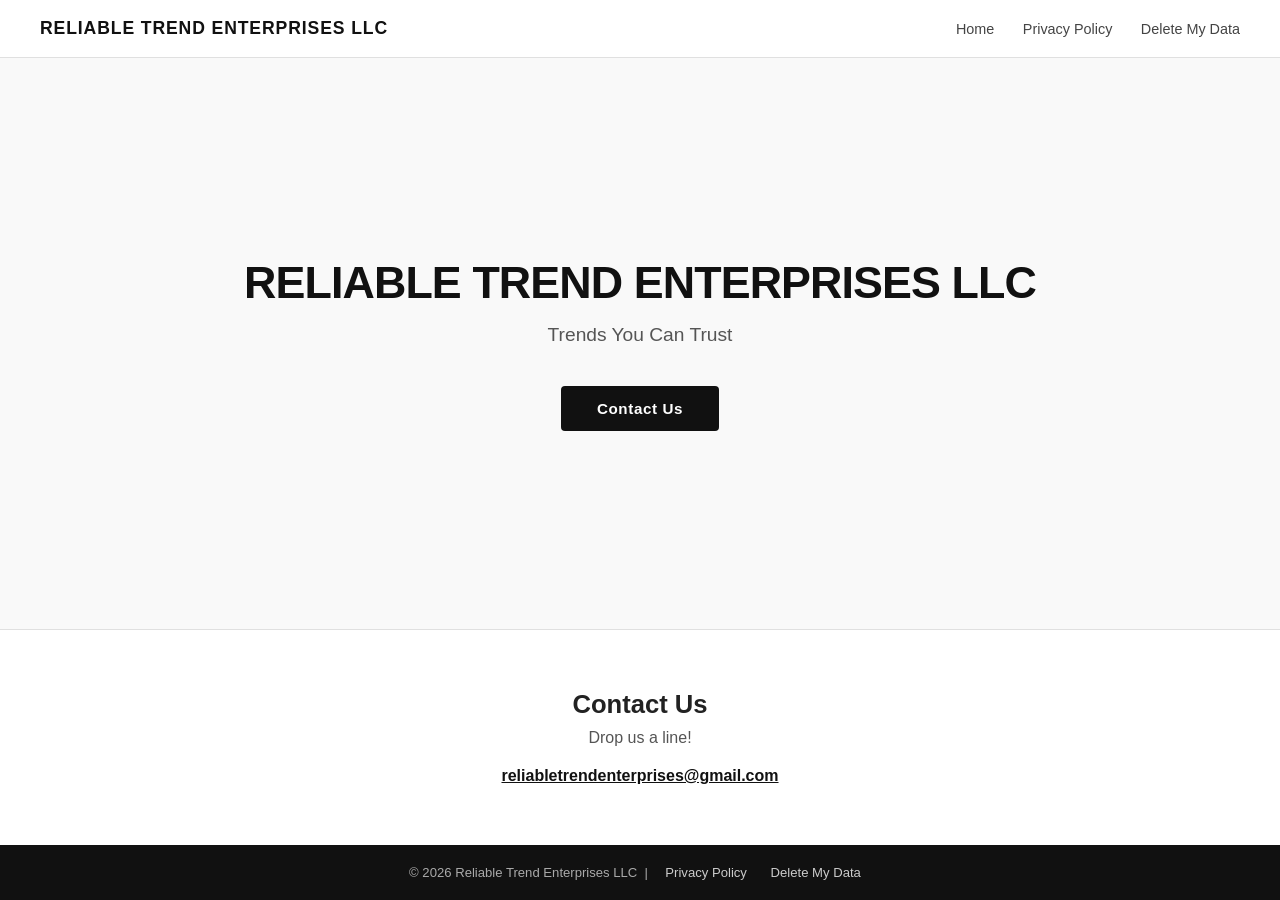
==== index.html @ c10f90ed "Create index.html" ====
<!DOCTYPE html>
<html lang="en">
<head>
  <meta charset="UTF-8" />
  <meta name="viewport" content="width=device-width, initial-scale=1.0" />
  <title>Reliable Trend Enterprises LLC</title>
  <style>
    * { margin: 0; padding: 0; box-sizing: border-box; }
    body { font-family: 'Segoe UI', Arial, sans-serif; background: #f9f9f9; color: #222; min-height: 100vh; display: flex; flex-direction: column; }
    header { background: #fff; border-bottom: 1px solid #e0e0e0; padding: 18px 40px; display: flex; justify-content: space-between; align-items: center; flex-wrap: wrap; gap: 12px; }
    header .brand { font-size: 1.1rem; font-weight: 700; letter-spacing: 0.05em; text-transform: uppercase; color: #111; text-decoration: none; }
    nav a { text-decoration: none; color: #444; font-size: 0.9rem; margin-left: 24px; transition: color 0.2s; }
    nav a:hover { color: #000; }
    .hero { flex: 1; display: flex; flex-direction: column; justify-content: center; align-items: center; text-align: center; padding: 80px 24px; }
    .hero h1 { font-size: 2.8rem; font-weight: 800; letter-spacing: -0.02em; text-transform: uppercase; color: #111; margin-bottom: 16px; }
    .hero p { font-size: 1.2rem; color: #555; margin-bottom: 40px; }
    .hero .cta { display: inline-block; background: #111; color: #fff; padding: 14px 36px; border-radius: 4px; text-decoration: none; font-size: 0.95rem; font-weight: 600; letter-spacing: 0.04em; transition: background 0.2s; }
    .hero .cta:hover { background: #333; }
    .contact { background: #fff; border-top: 1px solid #e0e0e0; padding: 60px 24px; text-align: center; }
    .contact h2 { font-size: 1.6rem; font-weight: 700; margin-bottom: 10px; }
    .contact p { color: #555; margin-bottom: 20px; font-size: 1rem; }
    .contact a { color: #111; font-weight: 600; text-decoration: underline; }
    footer { background: #111; color: #aaa; text-align: center; padding: 20px 24px; font-size: 0.82rem; }
    footer a { color: #ccc; text-decoration: none; margin: 0 10px; }
    footer a:hover { color: #fff; }
  </style>
</head>
<body>
  <header>
    <a class="brand" href="/">Reliable Trend Enterprises LLC</a>
    <nav>
      <a href="/">Home</a>
      <a href="/privacy-policy.html">Privacy Policy</a>
      <a href="/delete-data.html">Delete My Data</a>
    </nav>
  </header>
  <section class="hero">
    <h1>Reliable Trend Enterprises LLC</h1>
    <p>Trends You Can Trust</p>
    <a class="cta" href="#contact">Contact Us</a>
  </section>
  <section class="contact" id="contact">
    <h2>Contact Us</h2>
    <p>Drop us a line!</p>
    <a href="mailto:reliabletrendenterprises@gmail.com">reliabletrendenterprises@gmail.com</a>
  </section>
  <footer>
    <p>&copy; 2026 Reliable Trend Enterprises LLC &nbsp;|&nbsp;
      <a href="/privacy-policy.html">Privacy Policy</a>
      <a href="/delete-data.html">Delete My Data</a>
    </p>
  </footer>
</body>
</html>
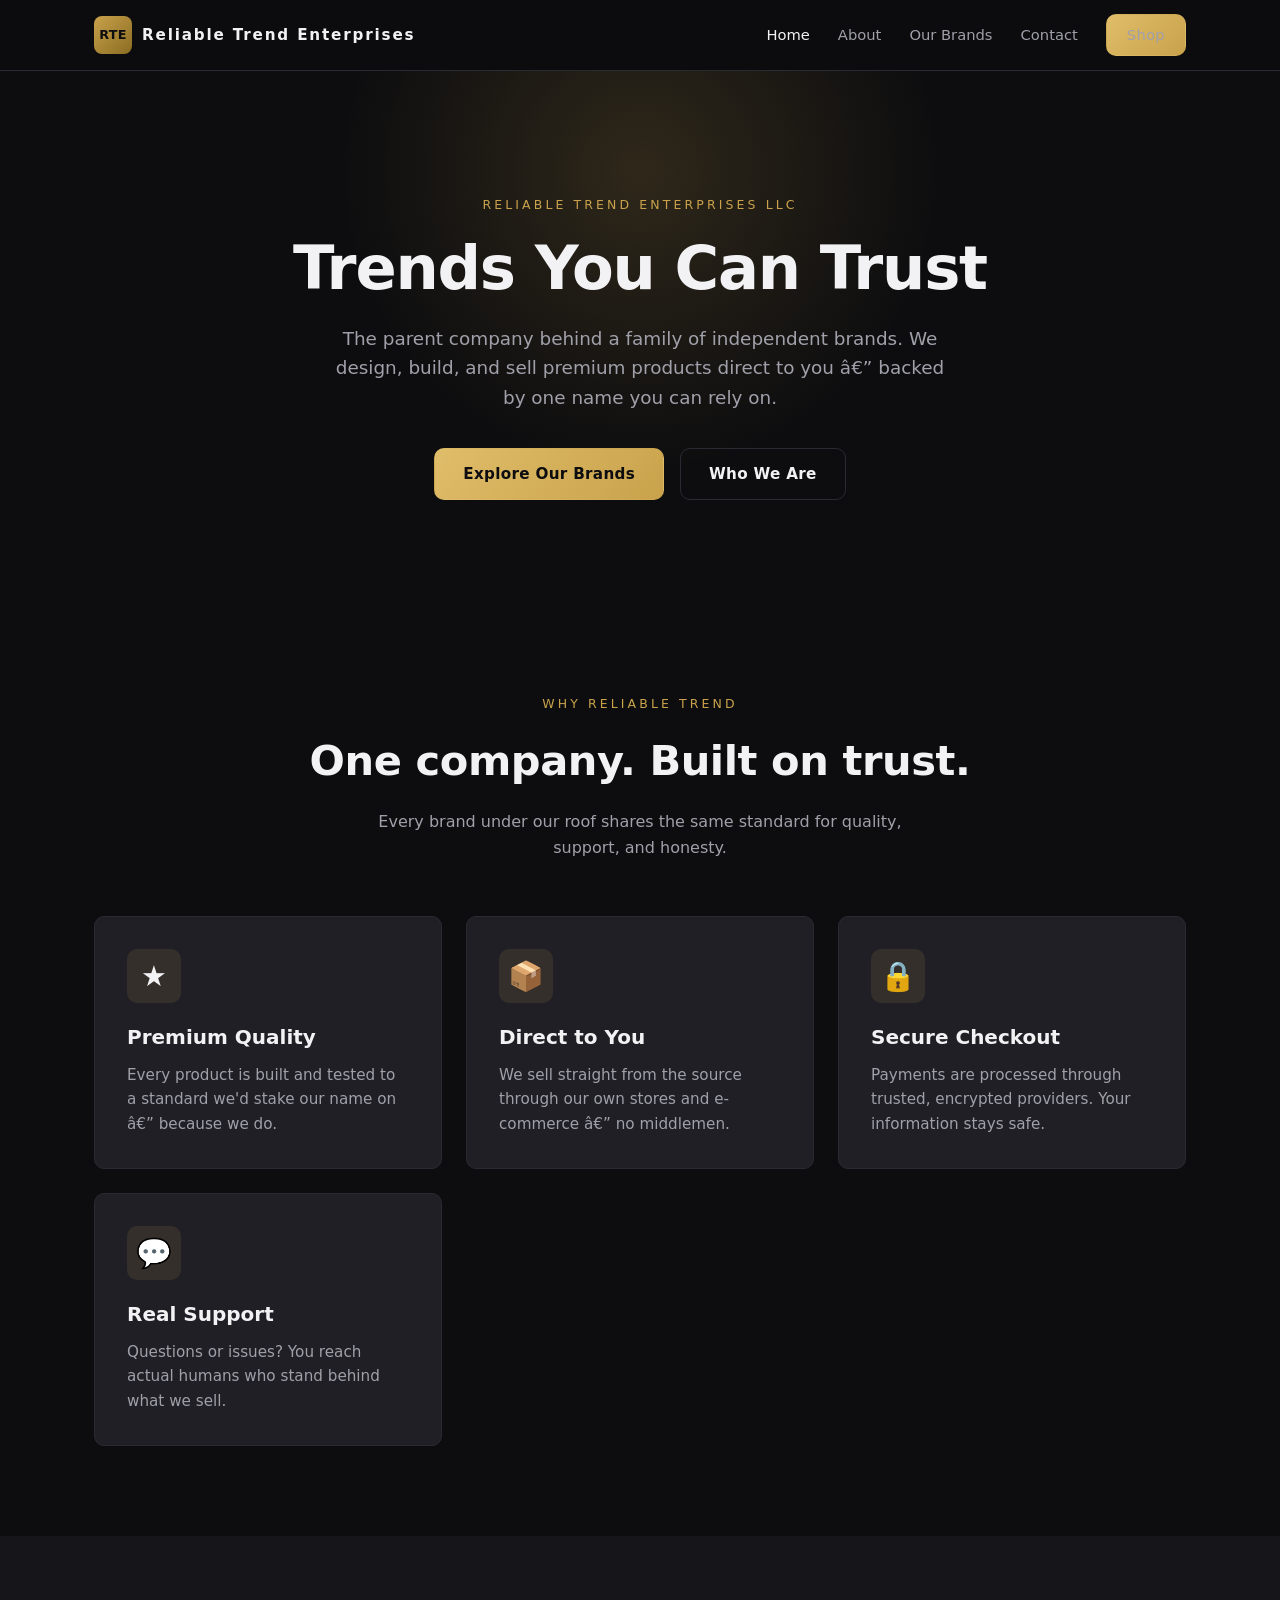
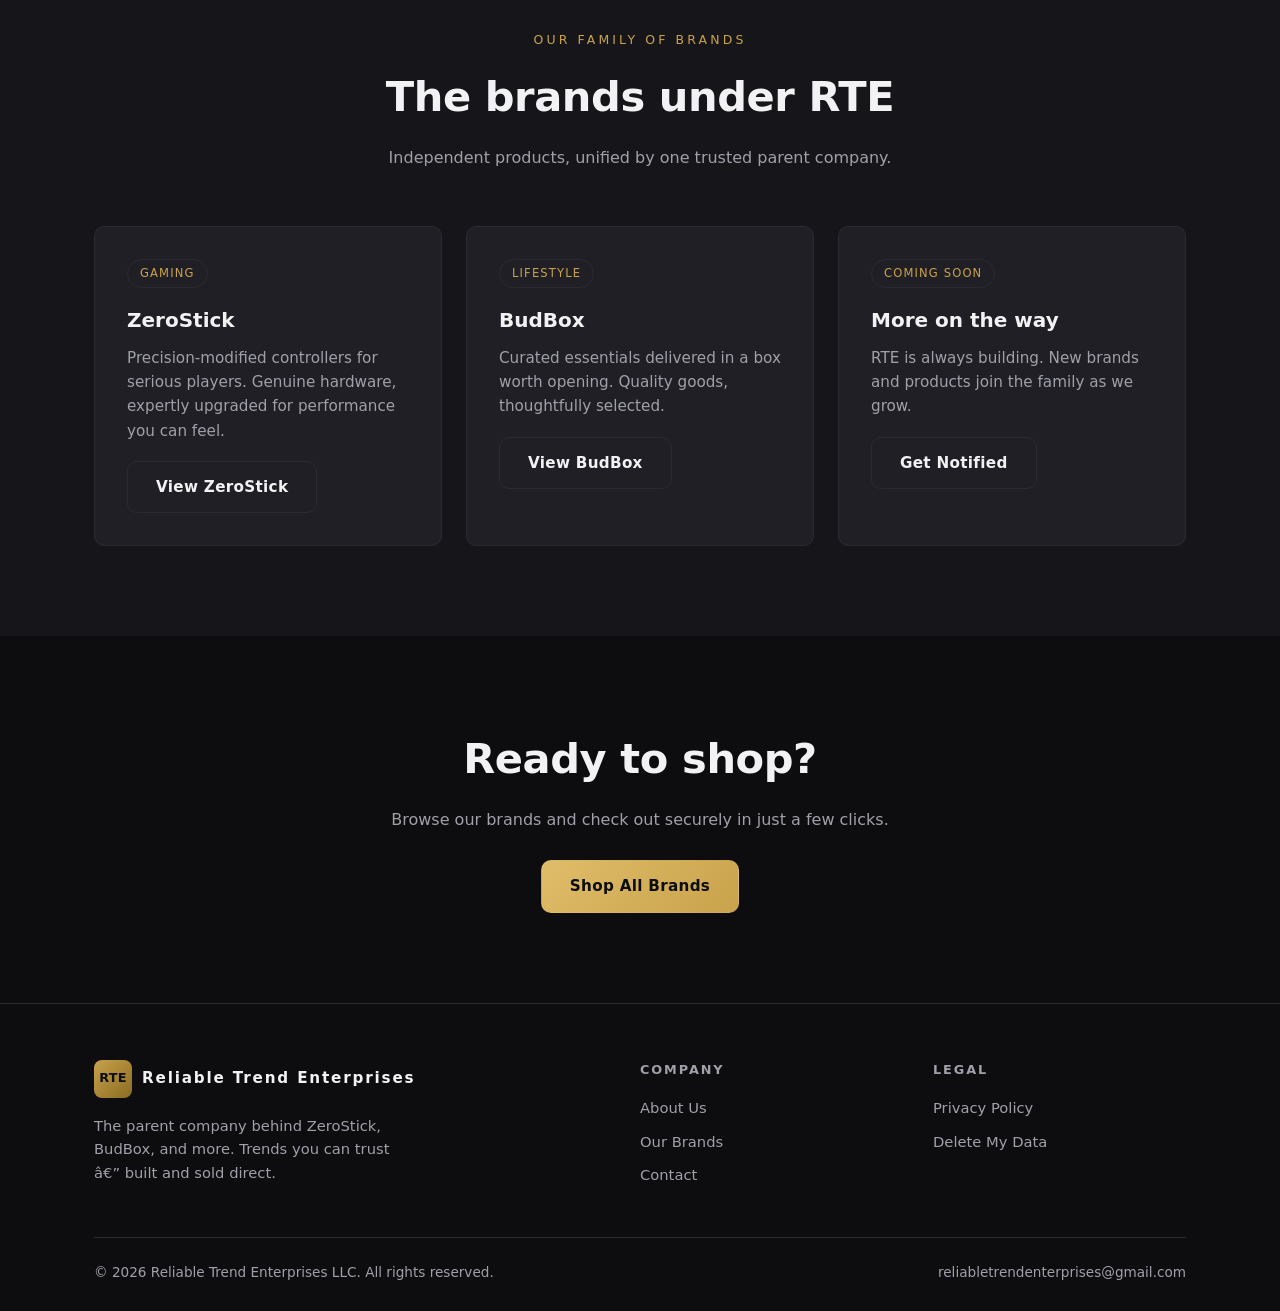
==== commit 7b61249f: "Update index.html" ====
--- a/index.html
+++ b/index.html
@@ -3,52 +3,155 @@
 <head>
   <meta charset="UTF-8" />
   <meta name="viewport" content="width=device-width, initial-scale=1.0" />
-  <title>Reliable Trend Enterprises LLC</title>
-  <style>
-    * { margin: 0; padding: 0; box-sizing: border-box; }
-    body { font-family: 'Segoe UI', Arial, sans-serif; background: #f9f9f9; color: #222; min-height: 100vh; display: flex; flex-direction: column; }
-    header { background: #fff; border-bottom: 1px solid #e0e0e0; padding: 18px 40px; display: flex; justify-content: space-between; align-items: center; flex-wrap: wrap; gap: 12px; }
-    header .brand { font-size: 1.1rem; font-weight: 700; letter-spacing: 0.05em; text-transform: uppercase; color: #111; text-decoration: none; }
-    nav a { text-decoration: none; color: #444; font-size: 0.9rem; margin-left: 24px; transition: color 0.2s; }
-    nav a:hover { color: #000; }
-    .hero { flex: 1; display: flex; flex-direction: column; justify-content: center; align-items: center; text-align: center; padding: 80px 24px; }
-    .hero h1 { font-size: 2.8rem; font-weight: 800; letter-spacing: -0.02em; text-transform: uppercase; color: #111; margin-bottom: 16px; }
-    .hero p { font-size: 1.2rem; color: #555; margin-bottom: 40px; }
-    .hero .cta { display: inline-block; background: #111; color: #fff; padding: 14px 36px; border-radius: 4px; text-decoration: none; font-size: 0.95rem; font-weight: 600; letter-spacing: 0.04em; transition: background 0.2s; }
-    .hero .cta:hover { background: #333; }
-    .contact { background: #fff; border-top: 1px solid #e0e0e0; padding: 60px 24px; text-align: center; }
-    .contact h2 { font-size: 1.6rem; font-weight: 700; margin-bottom: 10px; }
-    .contact p { color: #555; margin-bottom: 20px; font-size: 1rem; }
-    .contact a { color: #111; font-weight: 600; text-decoration: underline; }
-    footer { background: #111; color: #aaa; text-align: center; padding: 20px 24px; font-size: 0.82rem; }
-    footer a { color: #ccc; text-decoration: none; margin: 0 10px; }
-    footer a:hover { color: #fff; }
-  </style>
+  <title>Reliable Trend Enterprises LLC â€” Trends You Can Trust</title>
+  <meta name="description" content="Reliable Trend Enterprises LLC is the parent company behind ZeroStick, BudBox, and more â€” building and selling trusted products direct to you." />
+  <link rel="stylesheet" href="styles.css" />
 </head>
 <body>
-  <header>
-    <a class="brand" href="/">Reliable Trend Enterprises LLC</a>
-    <nav>
-      <a href="/">Home</a>
-      <a href="/privacy-policy.html">Privacy Policy</a>
-      <a href="/delete-data.html">Delete My Data</a>
-    </nav>
+
+  <!-- ===================== NAVBAR ===================== -->
+  <header class="nav">
+    <div class="container nav-inner">
+      <a href="index.html" class="nav-brand">
+        <span class="mark">RTE</span>
+        Reliable Trend Enterprises
+      </a>
+      <nav class="nav-links" id="navLinks">
+        <a href="index.html" class="active">Home</a>
+        <a href="about.html">About</a>
+        <a href="brands.html">Our Brands</a>
+        <a href="contact.html">Contact</a>
+        <a href="brands.html" class="btn btn-gold" style="padding:8px 20px;">Shop</a>
+      </nav>
+      <button class="nav-toggle" onclick="toggleMenu()" aria-label="Menu">&#9776;</button>
+    </div>
   </header>
+
+  <!-- ===================== HERO ===================== -->
   <section class="hero">
-    <h1>Reliable Trend Enterprises LLC</h1>
-    <p>Trends You Can Trust</p>
-    <a class="cta" href="#contact">Contact Us</a>
+    <div class="container">
+      <span class="eyebrow">Reliable Trend Enterprises LLC</span>
+      <h1>Trends You Can Trust</h1>
+      <p>
+        The parent company behind a family of independent brands. We design,
+        build, and sell premium products direct to you â€” backed by one name
+        you can rely on.
+      </p>
+      <div class="hero-actions">
+        <a href="brands.html" class="btn btn-gold">Explore Our Brands</a>
+        <a href="about.html" class="btn btn-ghost">Who We Are</a>
+      </div>
+    </div>
   </section>
-  <section class="contact" id="contact">
-    <h2>Contact Us</h2>
-    <p>Drop us a line!</p>
-    <a href="mailto:reliabletrendenterprises@gmail.com">reliabletrendenterprises@gmail.com</a>
+
+  <!-- ===================== WHY RTE ===================== -->
+  <section class="section">
+    <div class="container">
+      <div class="section-head">
+        <span class="eyebrow">Why Reliable Trend</span>
+        <h2>One company. Built on trust.</h2>
+        <p>Every brand under our roof shares the same standard for quality, support, and honesty.</p>
+      </div>
+      <div class="grid">
+        <div class="card">
+          <div class="icon">&#9733;</div>
+          <h3>Premium Quality</h3>
+          <p>Every product is built and tested to a standard we'd stake our name on â€” because we do.</p>
+        </div>
+        <div class="card">
+          <div class="icon">&#128230;</div>
+          <h3>Direct to You</h3>
+          <p>We sell straight from the source through our own stores and e-commerce â€” no middlemen.</p>
+        </div>
+        <div class="card">
+          <div class="icon">&#128274;</div>
+          <h3>Secure Checkout</h3>
+          <p>Payments are processed through trusted, encrypted providers. Your information stays safe.</p>
+        </div>
+        <div class="card">
+          <div class="icon">&#128172;</div>
+          <h3>Real Support</h3>
+          <p>Questions or issues? You reach actual humans who stand behind what we sell.</p>
+        </div>
+      </div>
+    </div>
   </section>
-  <footer>
-    <p>&copy; 2026 Reliable Trend Enterprises LLC &nbsp;|&nbsp;
-      <a href="/privacy-policy.html">Privacy Policy</a>
-      <a href="/delete-data.html">Delete My Data</a>
-    </p>
+
+  <!-- ===================== BRANDS PREVIEW ===================== -->
+  <section class="section alt-bg">
+    <div class="container">
+      <div class="section-head">
+        <span class="eyebrow">Our Family of Brands</span>
+        <h2>The brands under RTE</h2>
+        <p>Independent products, unified by one trusted parent company.</p>
+      </div>
+      <div class="grid">
+
+        <div class="card brand-card">
+          <span class="tag">Gaming</span>
+          <h3>ZeroStick</h3>
+          <p>Precision-modified controllers for serious players. Genuine hardware, expertly upgraded for performance you can feel.</p>
+          <a href="brands.html#zerostick" class="btn btn-ghost" style="margin-top:18px;">View ZeroStick</a>
+        </div>
+
+        <div class="card brand-card">
+          <span class="tag">Lifestyle</span>
+          <h3>BudBox</h3>
+          <p>Curated essentials delivered in a box worth opening. Quality goods, thoughtfully selected.</p>
+          <a href="brands.html#budbox" class="btn btn-ghost" style="margin-top:18px;">View BudBox</a>
+        </div>
+
+        <div class="card brand-card">
+          <span class="tag">Coming Soon</span>
+          <h3>More on the way</h3>
+          <p>RTE is always building. New brands and products join the family as we grow.</p>
+          <a href="contact.html" class="btn btn-ghost" style="margin-top:18px;">Get Notified</a>
+        </div>
+
+      </div>
+    </div>
+  </section>
+
+  <!-- ===================== CTA BAND ===================== -->
+  <section class="section">
+    <div class="container" style="text-align:center;">
+      <div class="section-head" style="margin-bottom:28px;">
+        <h2>Ready to shop?</h2>
+        <p>Browse our brands and check out securely in just a few clicks.</p>
+      </div>
+      <a href="brands.html" class="btn btn-gold">Shop All Brands</a>
+    </div>
+  </section>
+
+  <!-- ===================== FOOTER ===================== -->
+  <footer class="footer">
+    <div class="container">
+      <div class="footer-grid">
+        <div class="footer-about">
+          <div class="nav-brand" style="margin-bottom:16px;">
+            <span class="mark">RTE</span> Reliable Trend Enterprises
+          </div>
+          <p>The parent company behind ZeroStick, BudBox, and more. Trends you can trust â€” built and sold direct.</p>
+        </div>
+        <div>
+          <h4>Company</h4>
+          <a href="about.html">About Us</a>
+          <a href="brands.html">Our Brands</a>
+          <a href="contact.html">Contact</a>
+        </div>
+        <div>
+          <h4>Legal</h4>
+          <a href="privacy-policy.html">Privacy Policy</a>
+          <a href="delete-data.html">Delete My Data</a>
+        </div>
+      </div>
+      <div class="footer-bottom">
+        <span>&copy; 2026 Reliable Trend Enterprises LLC. All rights reserved.</span>
+        <span>reliabletrendenterprises@gmail.com</span>
+      </div>
+    </div>
   </footer>
+
+  <script src="script.js"></script>
 </body>
 </html>
--- a/styles.css
+++ b/styles.css
@@ -0,0 +1,370 @@
+/* ============================================================
+   RELIABLE TREND ENTERPRISES LLC â€” Shared Stylesheet
+   ------------------------------------------------------------
+   This ONE file controls the look of every page on the site.
+   Change a color or font here and it updates everywhere.
+   The site uses a dark, premium look: near-black backgrounds
+   with a gold accent color.
+   ============================================================ */
+
+/* ---- 1. THEME VARIABLES ----
+   These are reusable values. Change them in one place to
+   restyle the whole site. Use them like: color: var(--gold); */
+:root {
+  --black:      #0d0d0f;   /* main page background */
+  --panel:      #16161a;   /* slightly lighter cards/sections */
+  --panel-2:    #1f1f25;   /* hover / raised panels */
+  --border:     #2a2a32;   /* thin dividing lines */
+  --text:       #f2f2f4;   /* main text (near white) */
+  --text-dim:   #a0a0aa;   /* secondary, quieter text */
+  --gold:       #c9a24b;   /* primary accent (premium gold) */
+  --gold-light: #e0bd6a;   /* lighter gold for hovers */
+  --radius:     10px;      /* standard rounded-corner size */
+  --maxw:       1140px;    /* max content width on big screens */
+}
+
+/* ---- 2. GLOBAL RESETS ----
+   Strip default browser spacing so layouts are predictable. */
+* {
+  margin: 0;
+  padding: 0;
+  box-sizing: border-box;
+}
+
+html { scroll-behavior: smooth; } /* smooth jump for #anchor links */
+
+body {
+  font-family: 'Segoe UI', system-ui, -apple-system, Arial, sans-serif;
+  background: var(--black);
+  color: var(--text);
+  line-height: 1.6;
+  -webkit-font-smoothing: antialiased;
+}
+
+a { color: inherit; text-decoration: none; }
+img { max-width: 100%; display: block; }
+
+/* A reusable centered container for page content */
+.container {
+  width: 100%;
+  max-width: var(--maxw);
+  margin: 0 auto;
+  padding: 0 24px;
+}
+
+/* ============================================================
+   3. NAVBAR (top of every page)
+   ============================================================ */
+.nav {
+  position: sticky;            /* stays at top when scrolling */
+  top: 0;
+  z-index: 50;
+  background: rgba(13, 13, 15, 0.85);
+  backdrop-filter: blur(10px); /* frosted-glass effect */
+  border-bottom: 1px solid var(--border);
+}
+.nav-inner {
+  display: flex;
+  align-items: center;
+  justify-content: space-between;
+  height: 70px;
+}
+.nav-brand {
+  display: flex;
+  align-items: center;
+  gap: 10px;
+  font-weight: 800;
+  letter-spacing: 0.12em;
+  font-size: 0.95rem;
+}
+.nav-brand .mark {            /* the little "RTE" gold badge */
+  display: inline-flex;
+  align-items: center;
+  justify-content: center;
+  width: 38px;
+  height: 38px;
+  border-radius: 8px;
+  background: linear-gradient(135deg, var(--gold), #8a6c22);
+  color: var(--black);
+  font-weight: 900;
+  letter-spacing: 0.02em;
+  font-size: 0.8rem;
+}
+.nav-links {
+  display: flex;
+  align-items: center;
+  gap: 28px;
+}
+.nav-links a {
+  color: var(--text-dim);
+  font-size: 0.92rem;
+  font-weight: 500;
+  transition: color 0.2s;
+}
+.nav-links a:hover,
+.nav-links a.active { color: var(--text); }
+
+/* Mobile hamburger button (hidden on desktop) */
+.nav-toggle {
+  display: none;
+  background: none;
+  border: 1px solid var(--border);
+  border-radius: 8px;
+  padding: 8px 10px;
+  cursor: pointer;
+  color: var(--text);
+  font-size: 1.1rem;
+}
+
+/* ============================================================
+   4. BUTTONS
+   ============================================================ */
+.btn {
+  display: inline-block;
+  padding: 13px 28px;
+  border-radius: var(--radius);
+  font-weight: 600;
+  font-size: 0.95rem;
+  letter-spacing: 0.02em;
+  cursor: pointer;
+  border: 1px solid transparent;
+  transition: transform 0.15s, background 0.2s, border-color 0.2s;
+}
+.btn:hover { transform: translateY(-2px); } /* gentle lift */
+
+.btn-gold {
+  background: linear-gradient(135deg, var(--gold-light), var(--gold));
+  color: var(--black);
+}
+.btn-gold:hover { background: var(--gold-light); }
+
+.btn-ghost {
+  background: transparent;
+  color: var(--text);
+  border-color: var(--border);
+}
+.btn-ghost:hover { border-color: var(--gold); color: var(--gold); }
+
+/* ============================================================
+   5. HERO (big intro section on the home page)
+   ============================================================ */
+.hero {
+  position: relative;
+  padding: 120px 0 100px;
+  text-align: center;
+  overflow: hidden;
+}
+/* Soft gold glow behind the hero text */
+.hero::before {
+  content: "";
+  position: absolute;
+  top: -200px; left: 50%;
+  transform: translateX(-50%);
+  width: 800px; height: 600px;
+  background: radial-gradient(circle, rgba(201,162,75,0.18), transparent 60%);
+  z-index: 0;
+}
+.hero .container { position: relative; z-index: 1; }
+.eyebrow {
+  display: inline-block;
+  font-size: 0.78rem;
+  letter-spacing: 0.25em;
+  text-transform: uppercase;
+  color: var(--gold);
+  margin-bottom: 20px;
+}
+.hero h1 {
+  font-size: clamp(2.2rem, 5vw, 3.8rem); /* scales with screen */
+  font-weight: 800;
+  line-height: 1.1;
+  letter-spacing: -0.02em;
+  margin-bottom: 22px;
+}
+.hero p {
+  font-size: 1.15rem;
+  color: var(--text-dim);
+  max-width: 620px;
+  margin: 0 auto 36px;
+}
+.hero-actions { display: flex; gap: 16px; justify-content: center; flex-wrap: wrap; }
+
+/* ============================================================
+   6. SECTION HEADERS (used on every content block)
+   ============================================================ */
+.section { padding: 90px 0; }
+.section-head { text-align: center; margin-bottom: 56px; }
+.section-head .eyebrow { margin-bottom: 14px; }
+.section-head h2 {
+  font-size: clamp(1.8rem, 4vw, 2.6rem);
+  font-weight: 800;
+  letter-spacing: -0.01em;
+}
+.section-head p {
+  color: var(--text-dim);
+  max-width: 560px;
+  margin: 14px auto 0;
+}
+.alt-bg { background: var(--panel); } /* alternating section shading */
+
+/* ============================================================
+   7. CARD GRID (brands, features, etc.)
+   ============================================================ */
+.grid {
+  display: grid;
+  gap: 24px;
+  grid-template-columns: repeat(auto-fit, minmax(280px, 1fr));
+}
+.card {
+  background: var(--panel-2);
+  border: 1px solid var(--border);
+  border-radius: var(--radius);
+  padding: 32px;
+  transition: transform 0.2s, border-color 0.2s;
+}
+.card:hover { transform: translateY(-4px); border-color: var(--gold); }
+.card .icon {
+  font-size: 1.8rem;
+  width: 54px; height: 54px;
+  display: flex; align-items: center; justify-content: center;
+  background: rgba(201,162,75,0.12);
+  border-radius: 10px;
+  margin-bottom: 18px;
+}
+.card h3 { font-size: 1.25rem; margin-bottom: 10px; }
+.card p { color: var(--text-dim); font-size: 0.95rem; }
+
+/* Brand cards have a price + buy button at the bottom */
+.brand-card .price {
+  font-size: 1.4rem;
+  font-weight: 800;
+  color: var(--gold);
+  margin: 16px 0 18px;
+}
+.brand-card .tag {
+  display: inline-block;
+  font-size: 0.72rem;
+  letter-spacing: 0.1em;
+  text-transform: uppercase;
+  color: var(--gold);
+  border: 1px solid var(--border);
+  border-radius: 999px;
+  padding: 4px 12px;
+  margin-bottom: 16px;
+}
+
+/* ============================================================
+   8. CONTENT PAGES (About, Privacy, etc.)
+   ============================================================ */
+.page-head {
+  padding: 80px 0 40px;
+  text-align: center;
+  border-bottom: 1px solid var(--border);
+}
+.page-head h1 { font-size: clamp(2rem, 5vw, 3rem); font-weight: 800; }
+.page-head p { color: var(--text-dim); margin-top: 12px; }
+
+.prose { max-width: 760px; margin: 0 auto; padding: 60px 24px; }
+.prose h2 { font-size: 1.5rem; margin: 36px 0 14px; }
+.prose h3 { font-size: 1.15rem; margin: 28px 0 10px; color: var(--gold); }
+.prose p  { color: var(--text-dim); margin-bottom: 16px; }
+.prose a  { color: var(--gold); text-decoration: underline; }
+.prose ul { color: var(--text-dim); margin: 0 0 16px 22px; }
+.prose li { margin-bottom: 8px; }
+
+/* ============================================================
+   9. CONTACT FORM
+   ============================================================ */
+.form-wrap {
+  max-width: 620px;
+  margin: 0 auto;
+  background: var(--panel-2);
+  border: 1px solid var(--border);
+  border-radius: var(--radius);
+  padding: 40px;
+}
+.field { margin-bottom: 20px; }
+.field label {
+  display: block;
+  font-size: 0.85rem;
+  margin-bottom: 8px;
+  color: var(--text-dim);
+}
+.field input,
+.field textarea {
+  width: 100%;
+  background: var(--black);
+  border: 1px solid var(--border);
+  border-radius: 8px;
+  padding: 12px 14px;
+  color: var(--text);
+  font-size: 0.95rem;
+  font-family: inherit;
+}
+.field input:focus,
+.field textarea:focus {
+  outline: none;
+  border-color: var(--gold);
+}
+.field textarea { min-height: 130px; resize: vertical; }
+
+/* ============================================================
+   10. FOOTER
+   ============================================================ */
+.footer {
+  border-top: 1px solid var(--border);
+  background: var(--black);
+  padding: 56px 0 28px;
+}
+.footer-grid {
+  display: grid;
+  grid-template-columns: 2fr 1fr 1fr;
+  gap: 40px;
+  margin-bottom: 40px;
+}
+.footer-grid h4 {
+  font-size: 0.8rem;
+  letter-spacing: 0.15em;
+  text-transform: uppercase;
+  color: var(--text-dim);
+  margin-bottom: 16px;
+}
+.footer-grid a {
+  display: block;
+  color: var(--text-dim);
+  font-size: 0.92rem;
+  margin-bottom: 10px;
+  transition: color 0.2s;
+}
+.footer-grid a:hover { color: var(--gold); }
+.footer-about p { color: var(--text-dim); font-size: 0.92rem; max-width: 320px; }
+.footer-bottom {
+  border-top: 1px solid var(--border);
+  padding-top: 24px;
+  display: flex;
+  justify-content: space-between;
+  flex-wrap: wrap;
+  gap: 12px;
+  font-size: 0.85rem;
+  color: var(--text-dim);
+}
+
+/* ============================================================
+   11. MOBILE RESPONSIVE
+   On narrow screens, collapse the nav and stack the footer.
+   ============================================================ */
+@media (max-width: 780px) {
+  .nav-toggle { display: block; }
+  .nav-links {
+    display: none;
+    position: absolute;
+    top: 70px; left: 0; right: 0;
+    flex-direction: column;
+    gap: 0;
+    background: var(--panel);
+    border-bottom: 1px solid var(--border);
+    padding: 10px 0;
+  }
+  .nav-links.open { display: flex; }   /* JS toggles this class */
+  .nav-links a { padding: 14px 24px; width: 100%; }
+  .footer-grid { grid-template-columns: 1fr; gap: 28px; }
+}
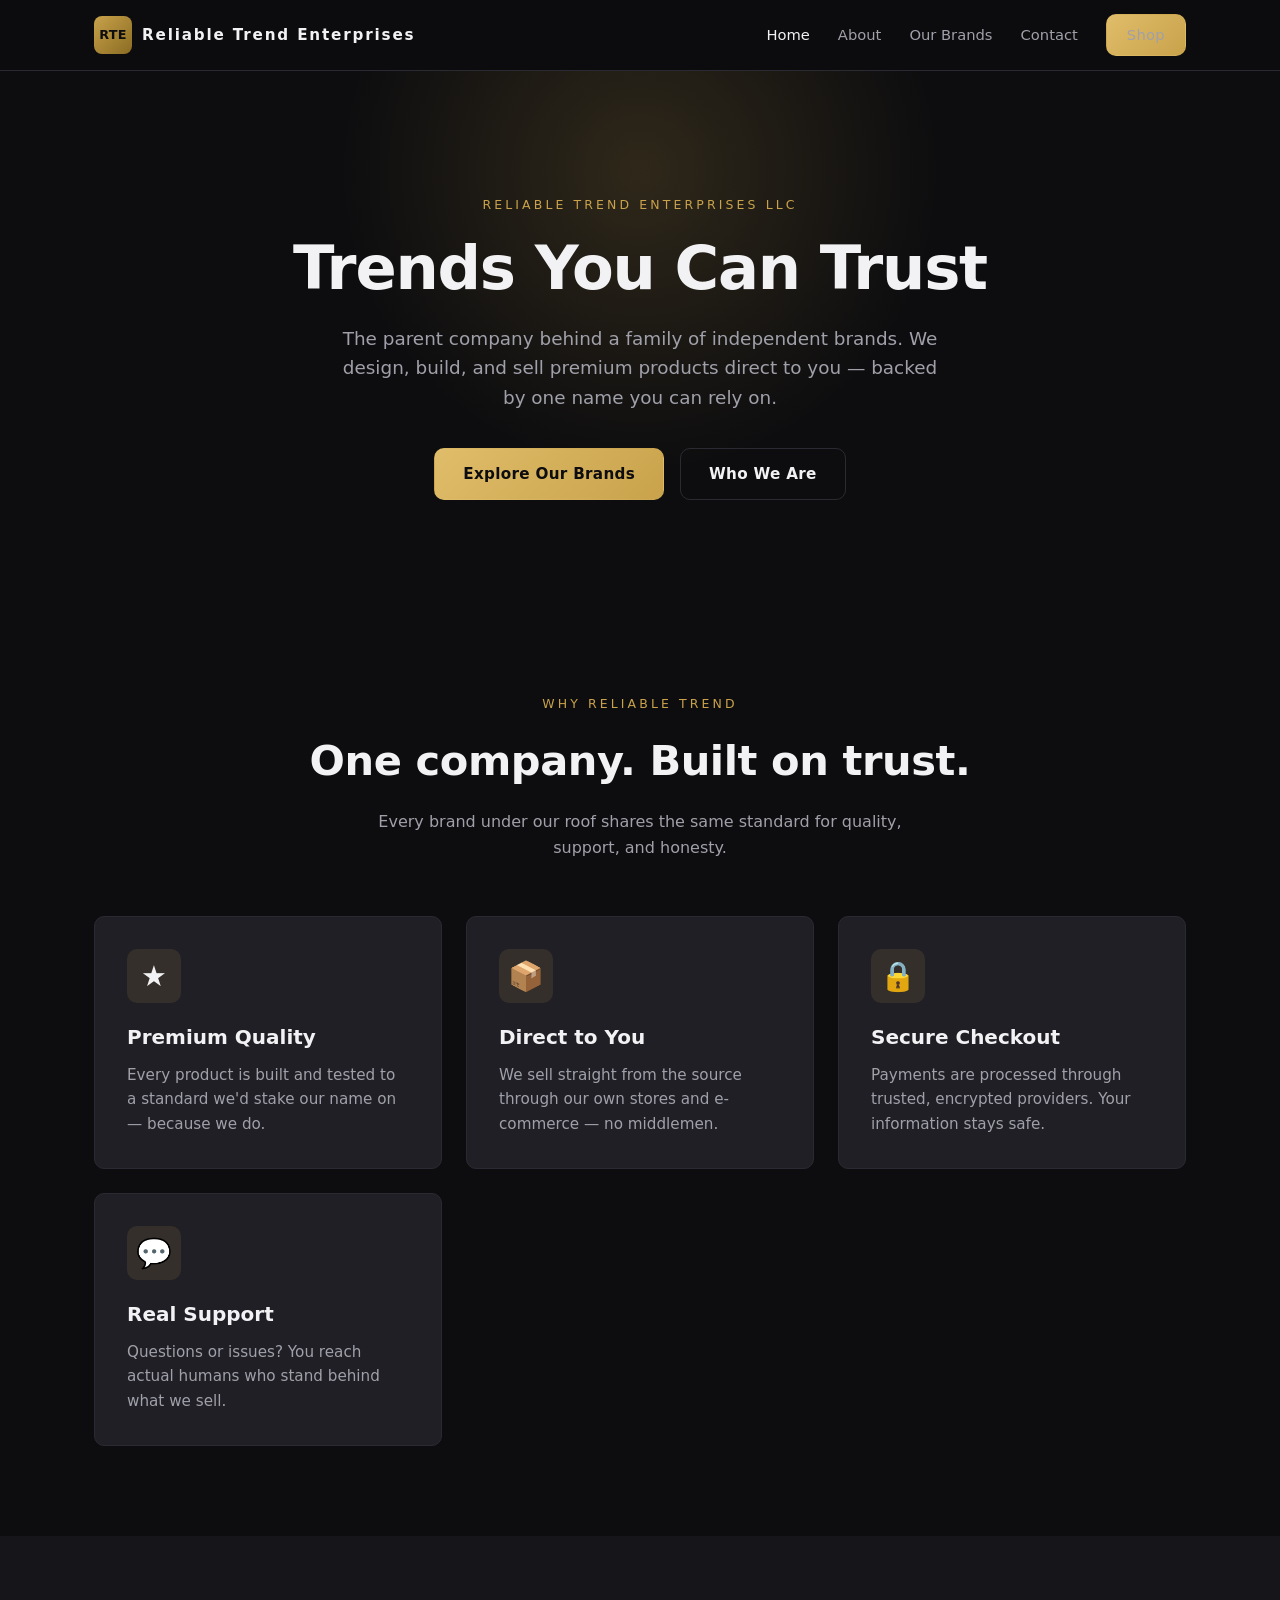
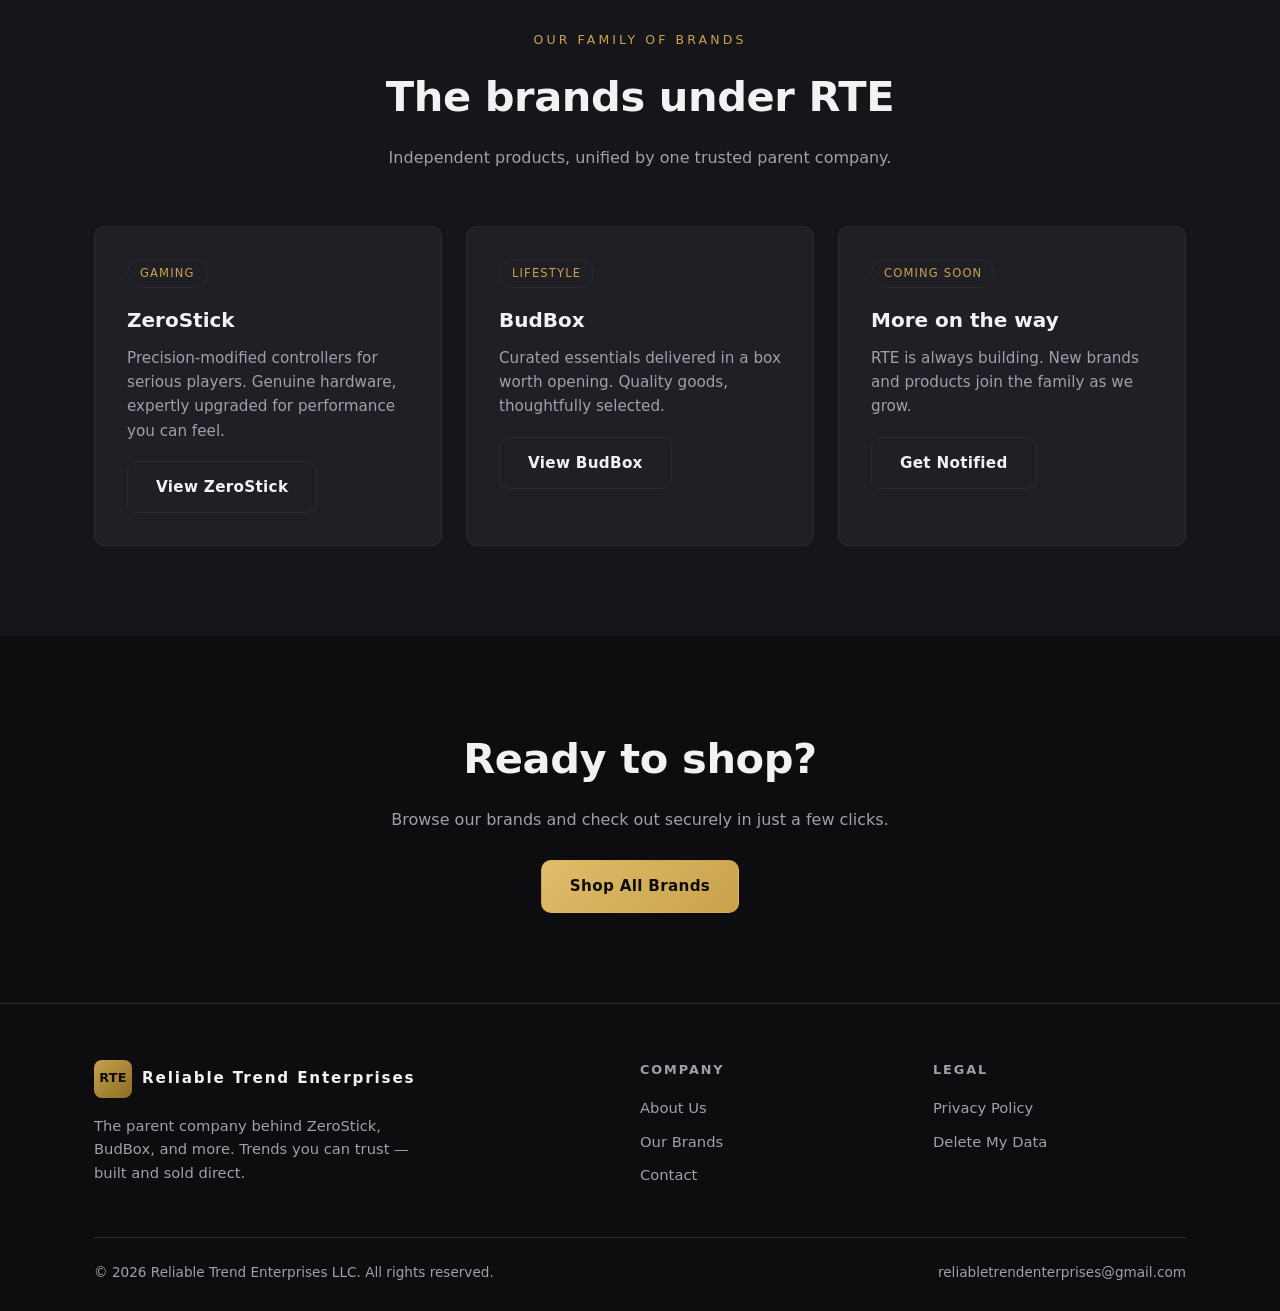
==== commit 3645b508: "Update index.html" ====
--- a/index.html
+++ b/index.html
@@ -3,8 +3,8 @@
 <head>
   <meta charset="UTF-8" />
   <meta name="viewport" content="width=device-width, initial-scale=1.0" />
-  <title>Reliable Trend Enterprises LLC â€” Trends You Can Trust</title>
-  <meta name="description" content="Reliable Trend Enterprises LLC is the parent company behind ZeroStick, BudBox, and more â€” building and selling trusted products direct to you." />
+  <title>Reliable Trend Enterprises LLC &mdash; Trends You Can Trust</title>
+  <meta name="description" content="Reliable Trend Enterprises LLC is the parent company behind ZeroStick, BudBox, and more &mdash; building and selling trusted products direct to you." />
   <link rel="stylesheet" href="styles.css" />
 </head>
 <body>
@@ -34,7 +34,7 @@
       <h1>Trends You Can Trust</h1>
       <p>
         The parent company behind a family of independent brands. We design,
-        build, and sell premium products direct to you â€” backed by one name
+        build, and sell premium products direct to you &mdash; backed by one name
         you can rely on.
       </p>
       <div class="hero-actions">
@@ -56,12 +56,12 @@
         <div class="card">
           <div class="icon">&#9733;</div>
           <h3>Premium Quality</h3>
-          <p>Every product is built and tested to a standard we'd stake our name on â€” because we do.</p>
+          <p>Every product is built and tested to a standard we'd stake our name on &mdash; because we do.</p>
         </div>
         <div class="card">
           <div class="icon">&#128230;</div>
           <h3>Direct to You</h3>
-          <p>We sell straight from the source through our own stores and e-commerce â€” no middlemen.</p>
+          <p>We sell straight from the source through our own stores and e-commerce &mdash; no middlemen.</p>
         </div>
         <div class="card">
           <div class="icon">&#128274;</div>
@@ -131,7 +131,7 @@
           <div class="nav-brand" style="margin-bottom:16px;">
             <span class="mark">RTE</span> Reliable Trend Enterprises
           </div>
-          <p>The parent company behind ZeroStick, BudBox, and more. Trends you can trust â€” built and sold direct.</p>
+          <p>The parent company behind ZeroStick, BudBox, and more. Trends you can trust &mdash; built and sold direct.</p>
         </div>
         <div>
           <h4>Company</h4>
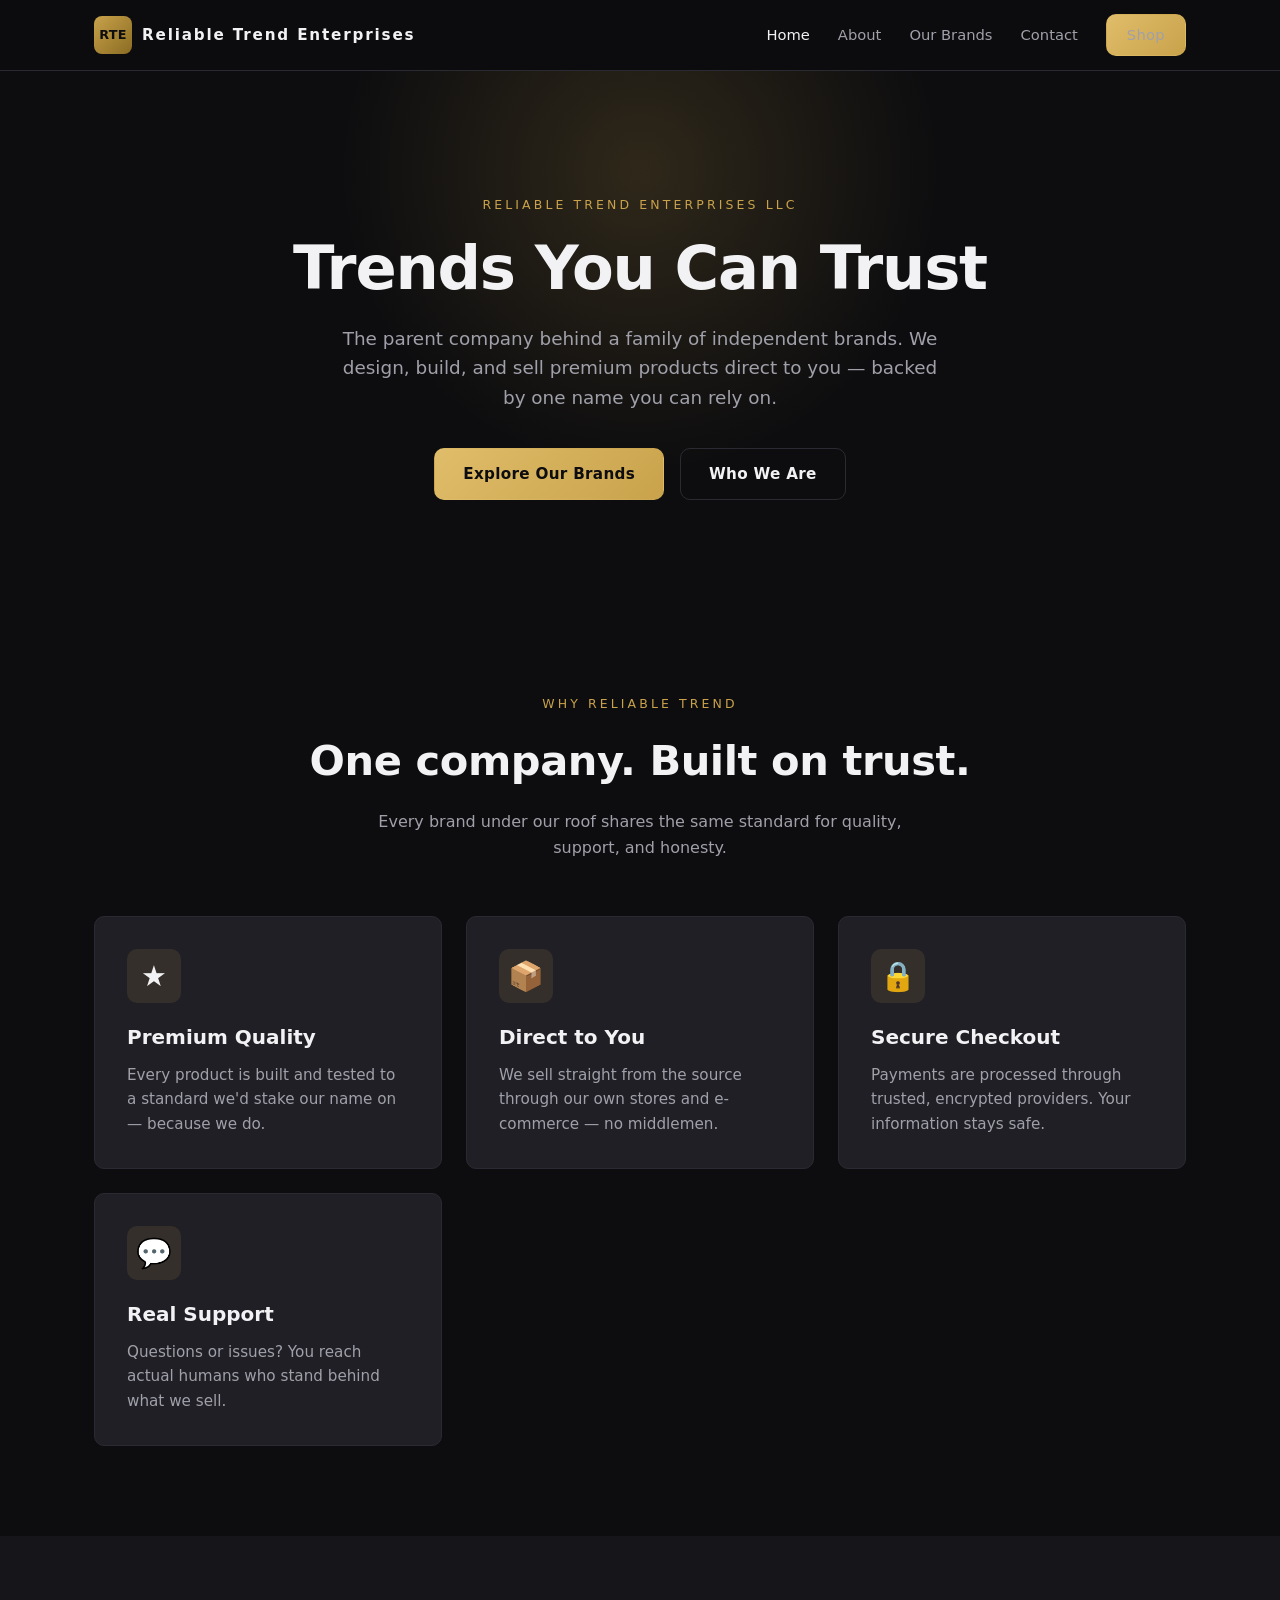
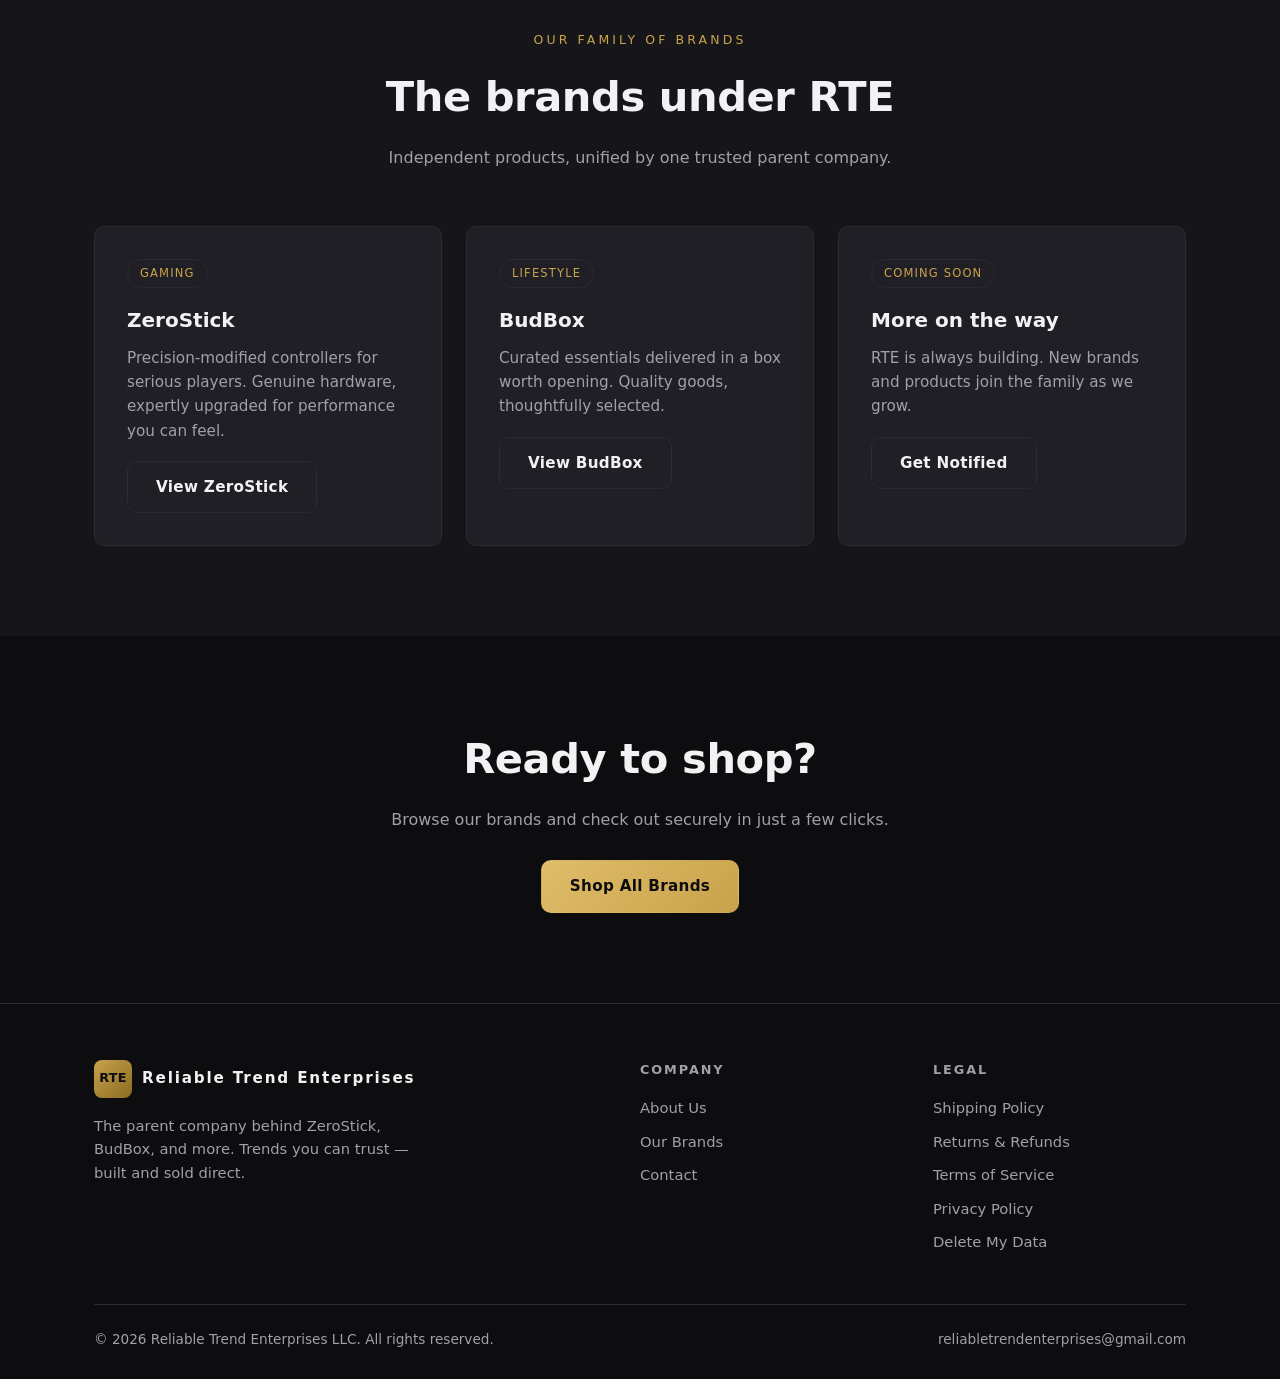
==== commit b9b717e4: "Add shipping/returns/terms pages, fix privacy policy for e-commerce, wire product buttons - Add ship" ====
--- a/index.html
+++ b/index.html
@@ -141,6 +141,9 @@
         </div>
         <div>
           <h4>Legal</h4>
+          <a href="shipping.html">Shipping Policy</a>
+          <a href="returns.html">Returns &amp; Refunds</a>
+          <a href="terms.html">Terms of Service</a>
           <a href="privacy-policy.html">Privacy Policy</a>
           <a href="delete-data.html">Delete My Data</a>
         </div>
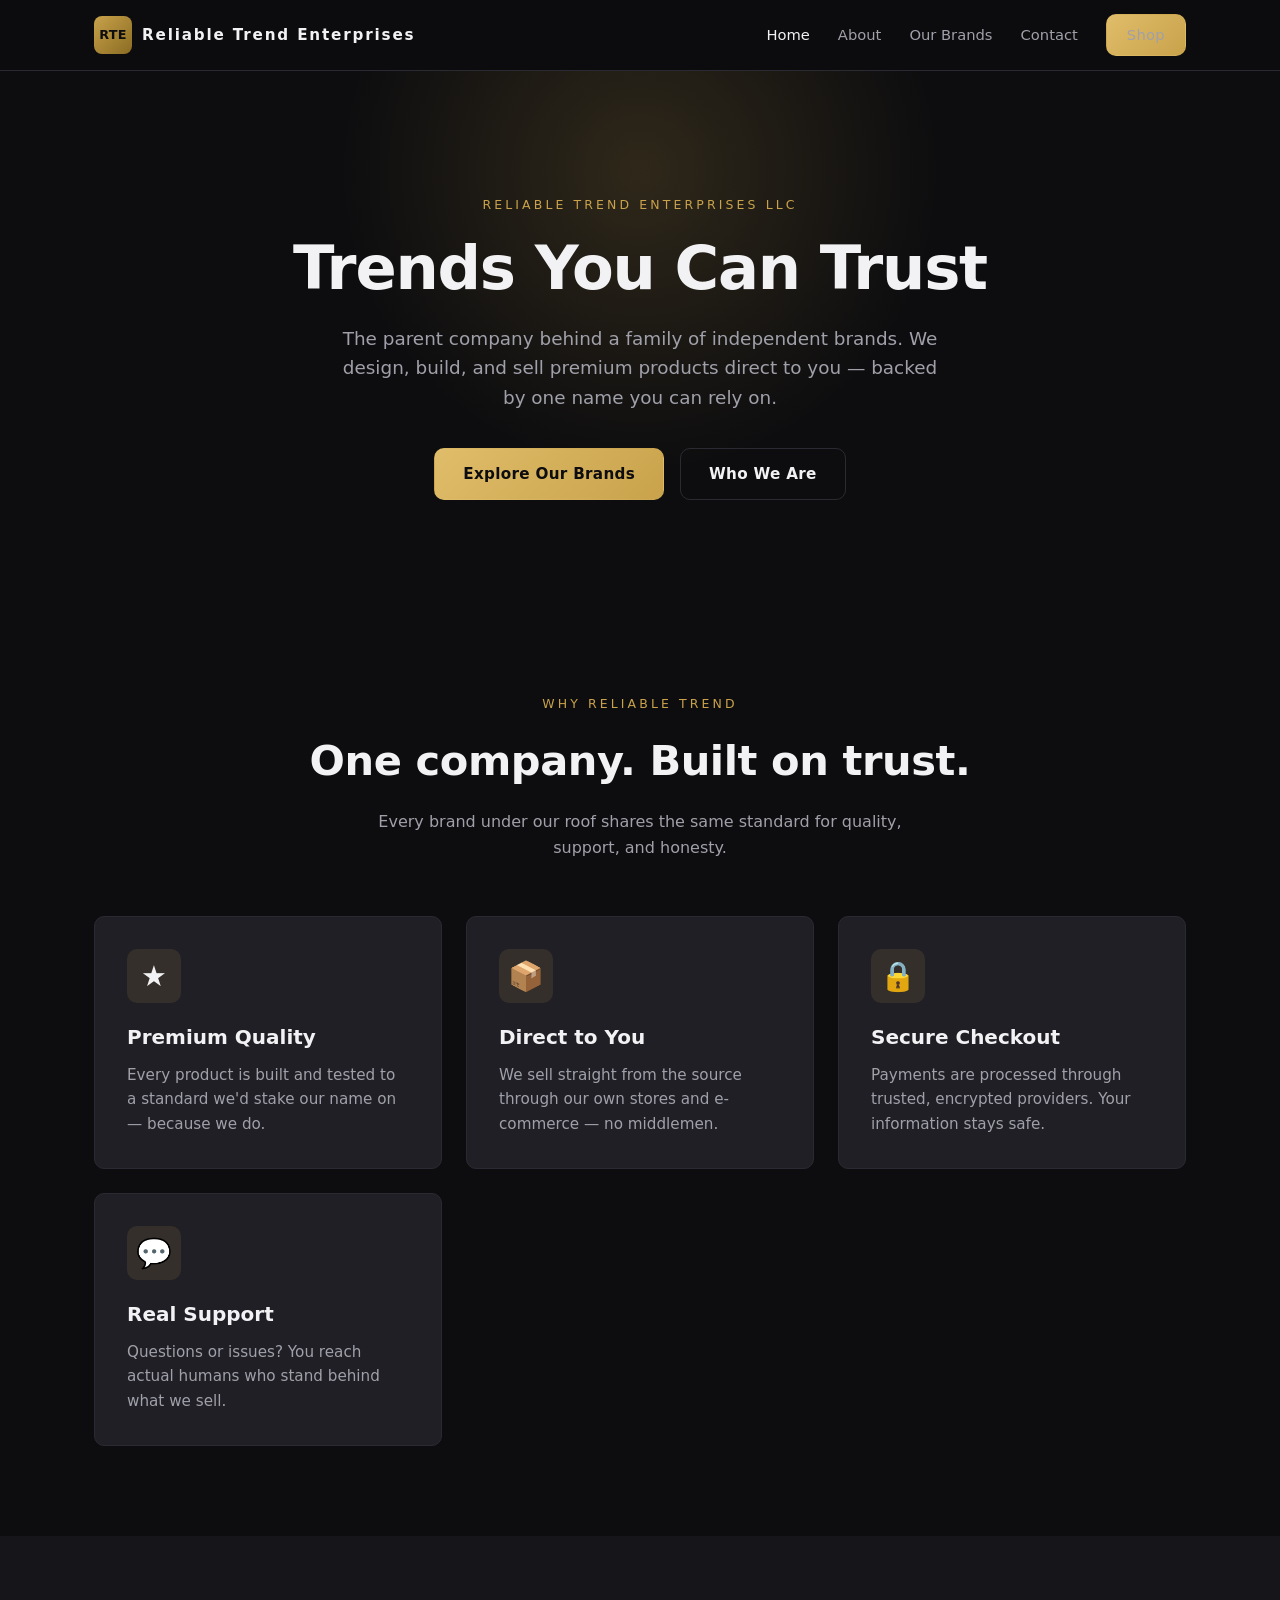
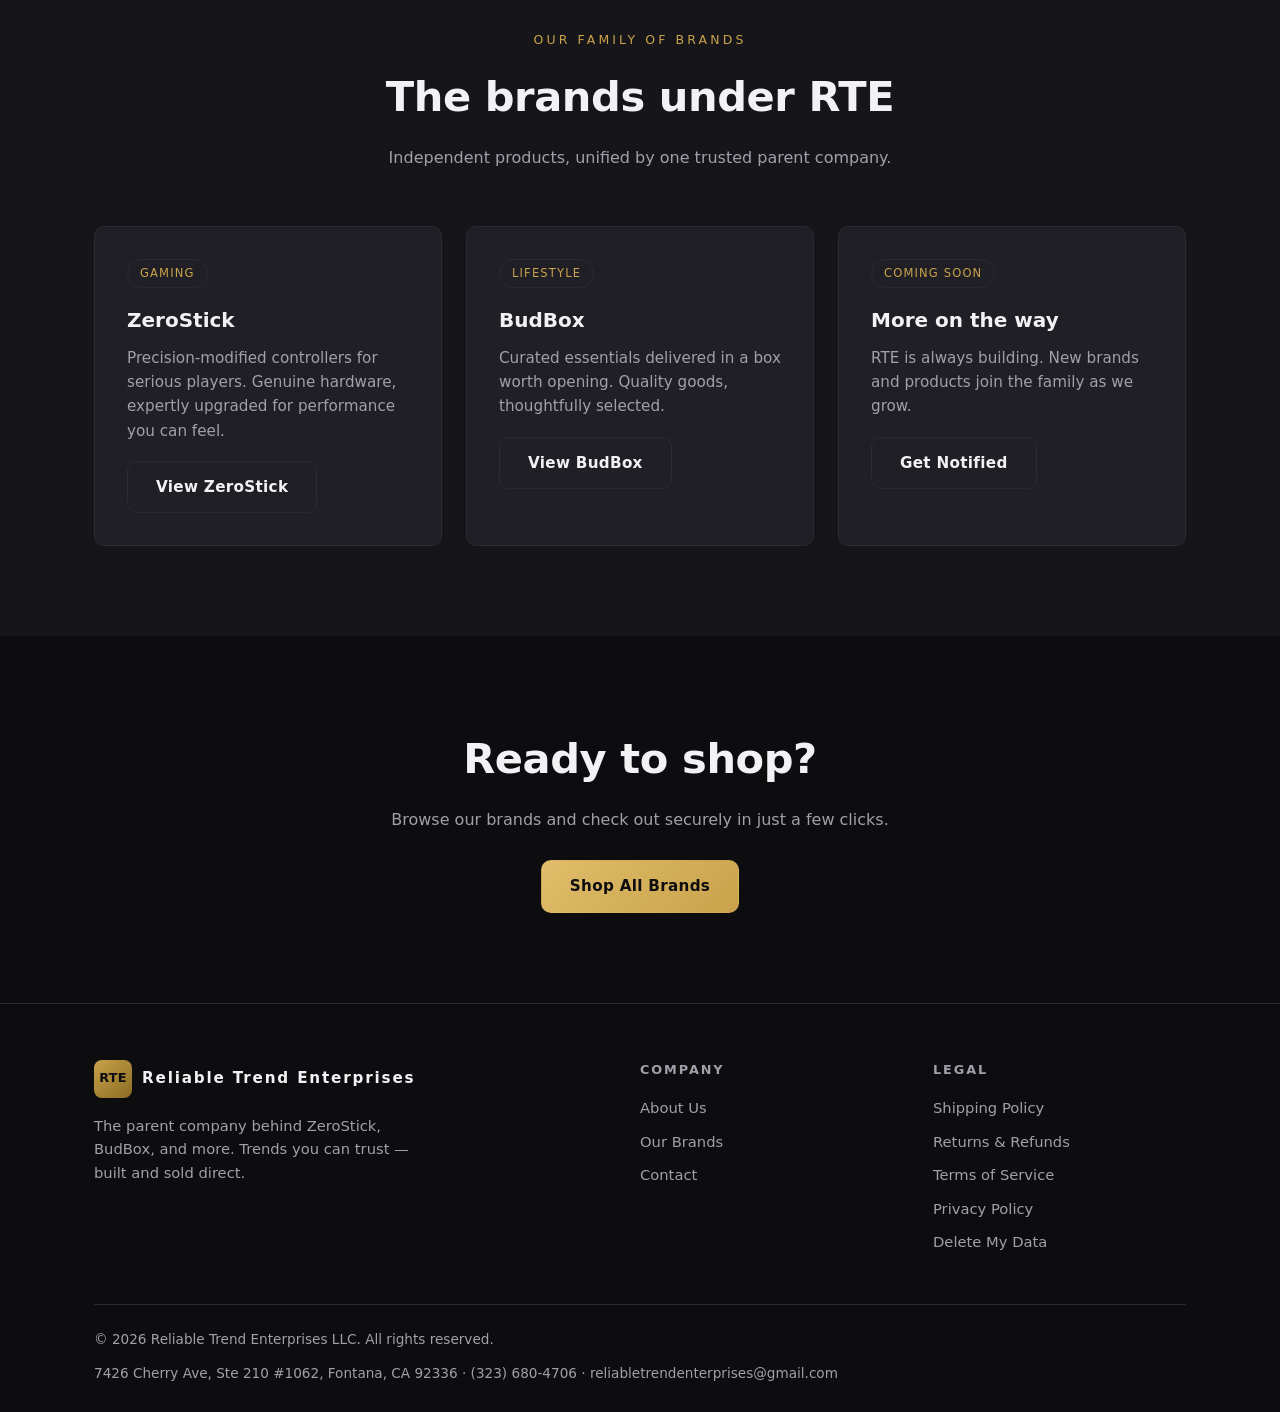
==== commit 1c2ae8f2: "Add business address and phone to Contact page and site footer Adds Reliable Trend Enterprises LLC b" ====
--- a/index.html
+++ b/index.html
@@ -150,7 +150,7 @@
       </div>
       <div class="footer-bottom">
         <span>&copy; 2026 Reliable Trend Enterprises LLC. All rights reserved.</span>
-        <span>reliabletrendenterprises@gmail.com</span>
+        <span>7426 Cherry Ave, Ste 210 #1062, Fontana, CA 92336 &middot; (323) 680-4706 &middot; reliabletrendenterprises@gmail.com</span>
       </div>
     </div>
   </footer>
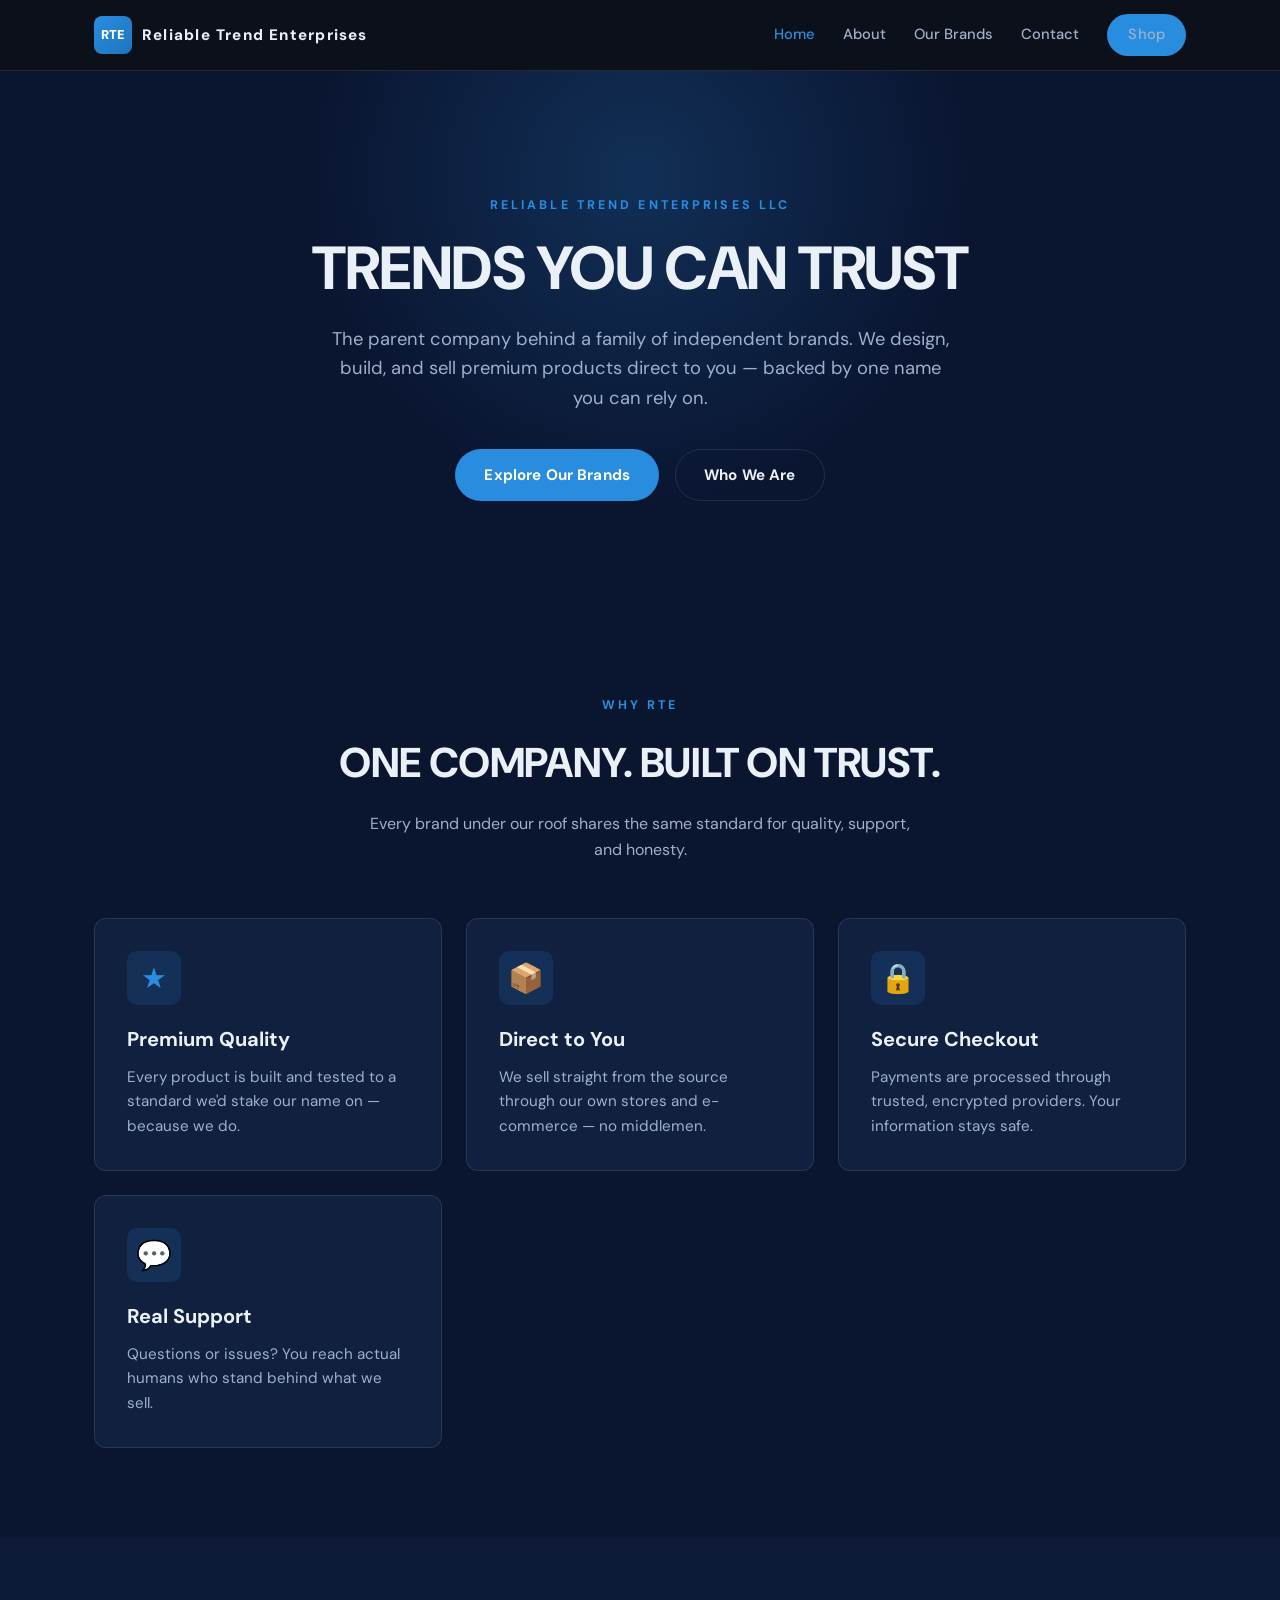
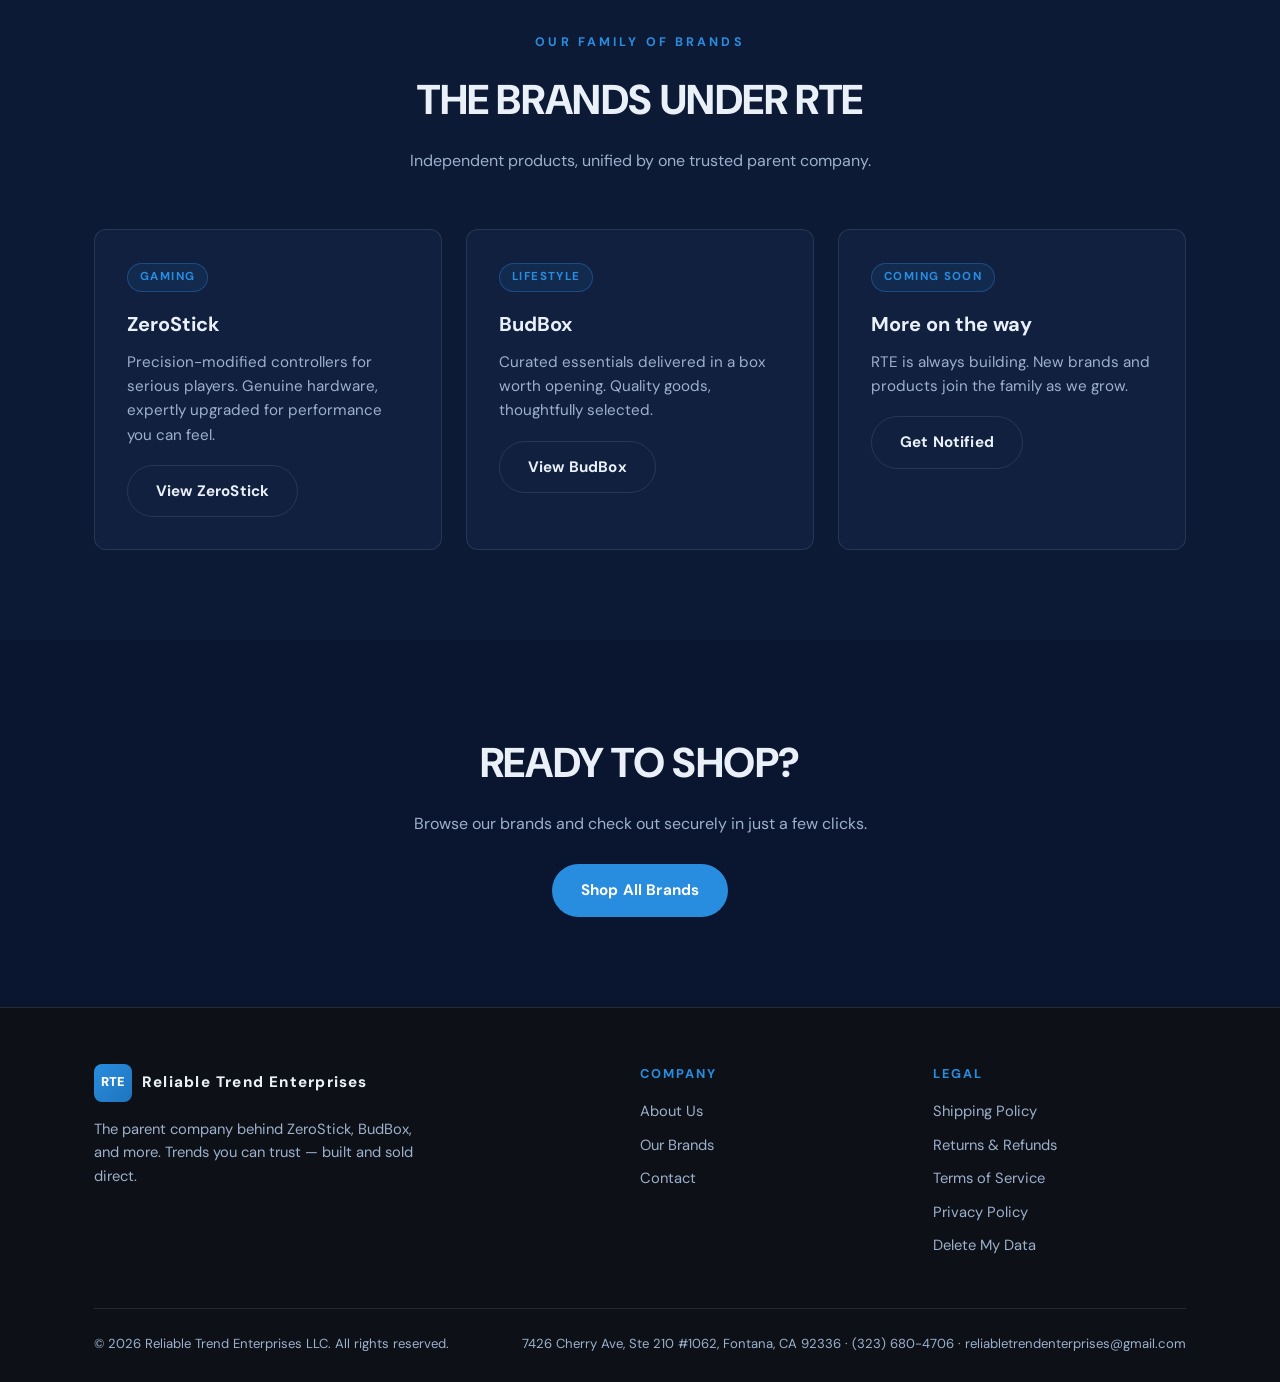
==== commit 5d656eaa: "Use RTE abbreviation in section eyebrows, not shortened 'Reliable Trend' The legal name is Reliable " ====
--- a/index.html
+++ b/index.html
@@ -48,7 +48,7 @@
   <section class="section">
     <div class="container">
       <div class="section-head">
-        <span class="eyebrow">Why Reliable Trend</span>
+        <span class="eyebrow">Why RTE</span>
         <h2>One company. Built on trust.</h2>
         <p>Every brand under our roof shares the same standard for quality, support, and honesty.</p>
       </div>
--- a/styles.css
+++ b/styles.css
@@ -1,41 +1,44 @@
 /* ============================================================
-   RELIABLE TREND ENTERPRISES LLC â€” Shared Stylesheet
+   RELIABLE TREND ENTERPRISES LLC — Shared Stylesheet
    ------------------------------------------------------------
-   This ONE file controls the look of every page on the site.
-   Change a color or font here and it updates everywhere.
-   The site uses a dark, premium look: near-black backgrounds
-   with a gold accent color.
-   ============================================================ */
-
-/* ---- 1. THEME VARIABLES ----
-   These are reusable values. Change them in one place to
-   restyle the whole site. Use them like: color: var(--gold); */
+   One file controls the look of every page. Change a color or
+   font here and it updates site-wide. Palette is aligned with
+   the ZeroStick brand: deep navy backgrounds, brand blue accent,
+   DM Sans typography.
+   ============================================================ */
+
+@import url('https://fonts.googleapis.com/css2?family=DM+Sans:wght@400;500;600;700;800;900&display=swap');
+
+/* ---- 1. THEME VARIABLES ---- */
 :root {
-  --black:      #0d0d0f;   /* main page background */
-  --panel:      #16161a;   /* slightly lighter cards/sections */
-  --panel-2:    #1f1f25;   /* hover / raised panels */
-  --border:     #2a2a32;   /* thin dividing lines */
-  --text:       #f2f2f4;   /* main text (near white) */
-  --text-dim:   #a0a0aa;   /* secondary, quieter text */
-  --gold:       #c9a24b;   /* primary accent (premium gold) */
-  --gold-light: #e0bd6a;   /* lighter gold for hovers */
-  --radius:     10px;      /* standard rounded-corner size */
-  --maxw:       1140px;    /* max content width on big screens */
-}
-
-/* ---- 2. GLOBAL RESETS ----
-   Strip default browser spacing so layouts are predictable. */
-* {
-  margin: 0;
-  padding: 0;
-  box-sizing: border-box;
-}
-
-html { scroll-behavior: smooth; } /* smooth jump for #anchor links */
+  --bg:         #0a1530;   /* page background — deep navy */
+  --panel:      #0d1a35;   /* alt-shaded sections */
+  --panel-2:    #11203f;   /* cards / raised panels */
+  --ink:        #0d1117;   /* darkest — header/footer, matches ZS ink */
+  --border:     rgba(255,255,255,0.10);
+  --text:       #eaf0f8;   /* primary text */
+  --text-dim:   #9db0cc;   /* muted / secondary text */
+  --brand:      #298DDF;   /* ZeroStick brand blue */
+  --brand-dark: #1f74bd;   /* deeper blue for hovers */
+
+  /* Legacy variable names — keep as aliases so any inline
+     `var(--gold)` sprinkled across pages still resolves. */
+  --black:      var(--bg);
+  --gold:       var(--brand);
+  --gold-light: var(--brand-dark);
+
+  --radius:     10px;
+  --maxw:       1140px;
+}
+
+/* ---- 2. GLOBAL RESETS ---- */
+* { margin: 0; padding: 0; box-sizing: border-box; }
+
+html { scroll-behavior: smooth; }
 
 body {
-  font-family: 'Segoe UI', system-ui, -apple-system, Arial, sans-serif;
-  background: var(--black);
+  font-family: 'DM Sans', system-ui, -apple-system, Segoe UI, Arial, sans-serif;
+  background: var(--bg);
   color: var(--text);
   line-height: 1.6;
   -webkit-font-smoothing: antialiased;
@@ -44,7 +47,6 @@
 a { color: inherit; text-decoration: none; }
 img { max-width: 100%; display: block; }
 
-/* A reusable centered container for page content */
 .container {
   width: 100%;
   max-width: var(--maxw);
@@ -53,14 +55,14 @@
 }
 
 /* ============================================================
-   3. NAVBAR (top of every page)
+   3. NAVBAR
    ============================================================ */
 .nav {
-  position: sticky;            /* stays at top when scrolling */
+  position: sticky;
   top: 0;
   z-index: 50;
-  background: rgba(13, 13, 15, 0.85);
-  backdrop-filter: blur(10px); /* frosted-glass effect */
+  background: rgba(13, 17, 23, 0.88);
+  backdrop-filter: blur(10px);
   border-bottom: 1px solid var(--border);
 }
 .nav-inner {
@@ -74,18 +76,19 @@
   align-items: center;
   gap: 10px;
   font-weight: 800;
-  letter-spacing: 0.12em;
+  letter-spacing: 0.08em;
   font-size: 0.95rem;
-}
-.nav-brand .mark {            /* the little "RTE" gold badge */
+  color: var(--text);
+}
+.nav-brand .mark {
   display: inline-flex;
   align-items: center;
   justify-content: center;
   width: 38px;
   height: 38px;
   border-radius: 8px;
-  background: linear-gradient(135deg, var(--gold), #8a6c22);
-  color: var(--black);
+  background: linear-gradient(135deg, var(--brand), var(--brand-dark));
+  color: #fff;
   font-weight: 900;
   letter-spacing: 0.02em;
   font-size: 0.8rem;
@@ -102,9 +105,8 @@
   transition: color 0.2s;
 }
 .nav-links a:hover,
-.nav-links a.active { color: var(--text); }
-
-/* Mobile hamburger button (hidden on desktop) */
+.nav-links a.active { color: var(--brand); }
+
 .nav-toggle {
   display: none;
   background: none;
@@ -122,31 +124,35 @@
 .btn {
   display: inline-block;
   padding: 13px 28px;
-  border-radius: var(--radius);
-  font-weight: 600;
+  border-radius: 28px;                  /* pill shape, matches ZS */
+  font-weight: 700;
   font-size: 0.95rem;
-  letter-spacing: 0.02em;
+  letter-spacing: 0.01em;
   cursor: pointer;
   border: 1px solid transparent;
-  transition: transform 0.15s, background 0.2s, border-color 0.2s;
-}
-.btn:hover { transform: translateY(-2px); } /* gentle lift */
-
+  transition: transform 0.18s ease, background 0.2s, border-color 0.2s, box-shadow 0.2s;
+}
+.btn:hover { transform: translateY(-2px); }
+
+/* .btn-gold is legacy naming — now renders as brand blue */
 .btn-gold {
-  background: linear-gradient(135deg, var(--gold-light), var(--gold));
-  color: var(--black);
-}
-.btn-gold:hover { background: var(--gold-light); }
+  background: var(--brand);
+  color: #fff;
+}
+.btn-gold:hover {
+  background: var(--brand-dark);
+  box-shadow: 0 10px 24px rgba(41,141,223,0.28);
+}
 
 .btn-ghost {
   background: transparent;
   color: var(--text);
   border-color: var(--border);
 }
-.btn-ghost:hover { border-color: var(--gold); color: var(--gold); }
-
-/* ============================================================
-   5. HERO (big intro section on the home page)
+.btn-ghost:hover { border-color: var(--brand); color: var(--brand); }
+
+/* ============================================================
+   5. HERO
    ============================================================ */
 .hero {
   position: relative;
@@ -154,14 +160,13 @@
   text-align: center;
   overflow: hidden;
 }
-/* Soft gold glow behind the hero text */
 .hero::before {
   content: "";
   position: absolute;
-  top: -200px; left: 50%;
+  top: -220px; left: 50%;
   transform: translateX(-50%);
-  width: 800px; height: 600px;
-  background: radial-gradient(circle, rgba(201,162,75,0.18), transparent 60%);
+  width: 900px; height: 650px;
+  background: radial-gradient(circle, rgba(41,141,223,0.22), transparent 60%);
   z-index: 0;
 }
 .hero .container { position: relative; z-index: 1; }
@@ -170,15 +175,17 @@
   font-size: 0.78rem;
   letter-spacing: 0.25em;
   text-transform: uppercase;
-  color: var(--gold);
+  color: var(--brand);
   margin-bottom: 20px;
+  font-weight: 700;
 }
 .hero h1 {
-  font-size: clamp(2.2rem, 5vw, 3.8rem); /* scales with screen */
+  font-size: clamp(2.2rem, 5vw, 3.8rem);
   font-weight: 800;
   line-height: 1.1;
   letter-spacing: -0.02em;
   margin-bottom: 22px;
+  text-transform: uppercase;
 }
 .hero p {
   font-size: 1.15rem;
@@ -189,7 +196,7 @@
 .hero-actions { display: flex; gap: 16px; justify-content: center; flex-wrap: wrap; }
 
 /* ============================================================
-   6. SECTION HEADERS (used on every content block)
+   6. SECTION HEADERS
    ============================================================ */
 .section { padding: 90px 0; }
 .section-head { text-align: center; margin-bottom: 56px; }
@@ -198,16 +205,17 @@
   font-size: clamp(1.8rem, 4vw, 2.6rem);
   font-weight: 800;
   letter-spacing: -0.01em;
+  text-transform: uppercase;
 }
 .section-head p {
   color: var(--text-dim);
   max-width: 560px;
   margin: 14px auto 0;
 }
-.alt-bg { background: var(--panel); } /* alternating section shading */
-
-/* ============================================================
-   7. CARD GRID (brands, features, etc.)
+.alt-bg { background: var(--panel); }
+
+/* ============================================================
+   7. CARD GRID
    ============================================================ */
 .grid {
   display: grid;
@@ -217,57 +225,68 @@
 .card {
   background: var(--panel-2);
   border: 1px solid var(--border);
-  border-radius: var(--radius);
+  border-radius: 12px;
   padding: 32px;
-  transition: transform 0.2s, border-color 0.2s;
-}
-.card:hover { transform: translateY(-4px); border-color: var(--gold); }
+  transition: transform 0.25s ease, border-color 0.25s ease, box-shadow 0.25s ease;
+}
+.card:hover {
+  transform: translateY(-6px);
+  border-color: rgba(41,141,223,0.35);
+  box-shadow: 0 18px 40px rgba(0,0,0,.28);
+}
 .card .icon {
   font-size: 1.8rem;
   width: 54px; height: 54px;
   display: flex; align-items: center; justify-content: center;
-  background: rgba(201,162,75,0.12);
+  background: rgba(41,141,223,0.14);
+  color: var(--brand);
   border-radius: 10px;
   margin-bottom: 18px;
 }
-.card h3 { font-size: 1.25rem; margin-bottom: 10px; }
+.card h3 { font-size: 1.25rem; margin-bottom: 10px; color: var(--text); }
 .card p { color: var(--text-dim); font-size: 0.95rem; }
 
-/* Brand cards have a price + buy button at the bottom */
 .brand-card .price {
   font-size: 1.4rem;
   font-weight: 800;
-  color: var(--gold);
+  color: var(--brand);
   margin: 16px 0 18px;
 }
 .brand-card .tag {
   display: inline-block;
   font-size: 0.72rem;
-  letter-spacing: 0.1em;
-  text-transform: uppercase;
-  color: var(--gold);
-  border: 1px solid var(--border);
+  letter-spacing: 0.12em;
+  text-transform: uppercase;
+  color: var(--brand);
+  background: rgba(41,141,223,0.10);
+  border: 1px solid rgba(41,141,223,0.35);
   border-radius: 999px;
   padding: 4px 12px;
   margin-bottom: 16px;
-}
-
-/* ============================================================
-   8. CONTENT PAGES (About, Privacy, etc.)
+  font-weight: 700;
+}
+
+/* ============================================================
+   8. CONTENT PAGES
    ============================================================ */
 .page-head {
   padding: 80px 0 40px;
   text-align: center;
   border-bottom: 1px solid var(--border);
 }
-.page-head h1 { font-size: clamp(2rem, 5vw, 3rem); font-weight: 800; }
+.page-head h1 {
+  font-size: clamp(2rem, 5vw, 3rem);
+  font-weight: 800;
+  text-transform: uppercase;
+  letter-spacing: -0.01em;
+}
 .page-head p { color: var(--text-dim); margin-top: 12px; }
 
 .prose { max-width: 760px; margin: 0 auto; padding: 60px 24px; }
 .prose h2 { font-size: 1.5rem; margin: 36px 0 14px; }
-.prose h3 { font-size: 1.15rem; margin: 28px 0 10px; color: var(--gold); }
+.prose h3 { font-size: 1.15rem; margin: 28px 0 10px; color: var(--brand); }
 .prose p  { color: var(--text-dim); margin-bottom: 16px; }
-.prose a  { color: var(--gold); text-decoration: underline; }
+.prose a  { color: var(--brand); text-decoration: underline; }
 .prose ul { color: var(--text-dim); margin: 0 0 16px 22px; }
 .prose li { margin-bottom: 8px; }
 
@@ -279,7 +298,7 @@
   margin: 0 auto;
   background: var(--panel-2);
   border: 1px solid var(--border);
-  border-radius: var(--radius);
+  border-radius: 12px;
   padding: 40px;
 }
 .field { margin-bottom: 20px; }
@@ -288,11 +307,12 @@
   font-size: 0.85rem;
   margin-bottom: 8px;
   color: var(--text-dim);
+  font-weight: 500;
 }
 .field input,
 .field textarea {
   width: 100%;
-  background: var(--black);
+  background: var(--bg);
   border: 1px solid var(--border);
   border-radius: 8px;
   padding: 12px 14px;
@@ -303,7 +323,8 @@
 .field input:focus,
 .field textarea:focus {
   outline: none;
-  border-color: var(--gold);
+  border-color: var(--brand);
+  box-shadow: 0 0 0 3px rgba(41,141,223,0.15);
 }
 .field textarea { min-height: 130px; resize: vertical; }
 
@@ -312,7 +333,7 @@
    ============================================================ */
 .footer {
   border-top: 1px solid var(--border);
-  background: var(--black);
+  background: var(--ink);
   padding: 56px 0 28px;
 }
 .footer-grid {
@@ -325,8 +346,9 @@
   font-size: 0.8rem;
   letter-spacing: 0.15em;
   text-transform: uppercase;
-  color: var(--text-dim);
+  color: var(--brand);
   margin-bottom: 16px;
+  font-weight: 700;
 }
 .footer-grid a {
   display: block;
@@ -335,8 +357,8 @@
   margin-bottom: 10px;
   transition: color 0.2s;
 }
-.footer-grid a:hover { color: var(--gold); }
-.footer-about p { color: var(--text-dim); font-size: 0.92rem; max-width: 320px; }
+.footer-grid a:hover { color: var(--brand); }
+.footer-about p { color: var(--text-dim); font-size: 0.92rem; max-width: 340px; }
 .footer-bottom {
   border-top: 1px solid var(--border);
   padding-top: 24px;
@@ -344,13 +366,14 @@
   justify-content: space-between;
   flex-wrap: wrap;
   gap: 12px;
-  font-size: 0.85rem;
-  color: var(--text-dim);
-}
+  font-size: 0.82rem;
+  color: var(--text-dim);
+}
+.footer-bottom a { color: inherit; }
+.footer-bottom a:hover { color: var(--brand); }
 
 /* ============================================================
    11. MOBILE RESPONSIVE
-   On narrow screens, collapse the nav and stack the footer.
    ============================================================ */
 @media (max-width: 780px) {
   .nav-toggle { display: block; }
@@ -360,11 +383,11 @@
     top: 70px; left: 0; right: 0;
     flex-direction: column;
     gap: 0;
-    background: var(--panel);
+    background: var(--ink);
     border-bottom: 1px solid var(--border);
     padding: 10px 0;
   }
-  .nav-links.open { display: flex; }   /* JS toggles this class */
+  .nav-links.open { display: flex; }
   .nav-links a { padding: 14px 24px; width: 100%; }
   .footer-grid { grid-template-columns: 1fr; gap: 28px; }
 }
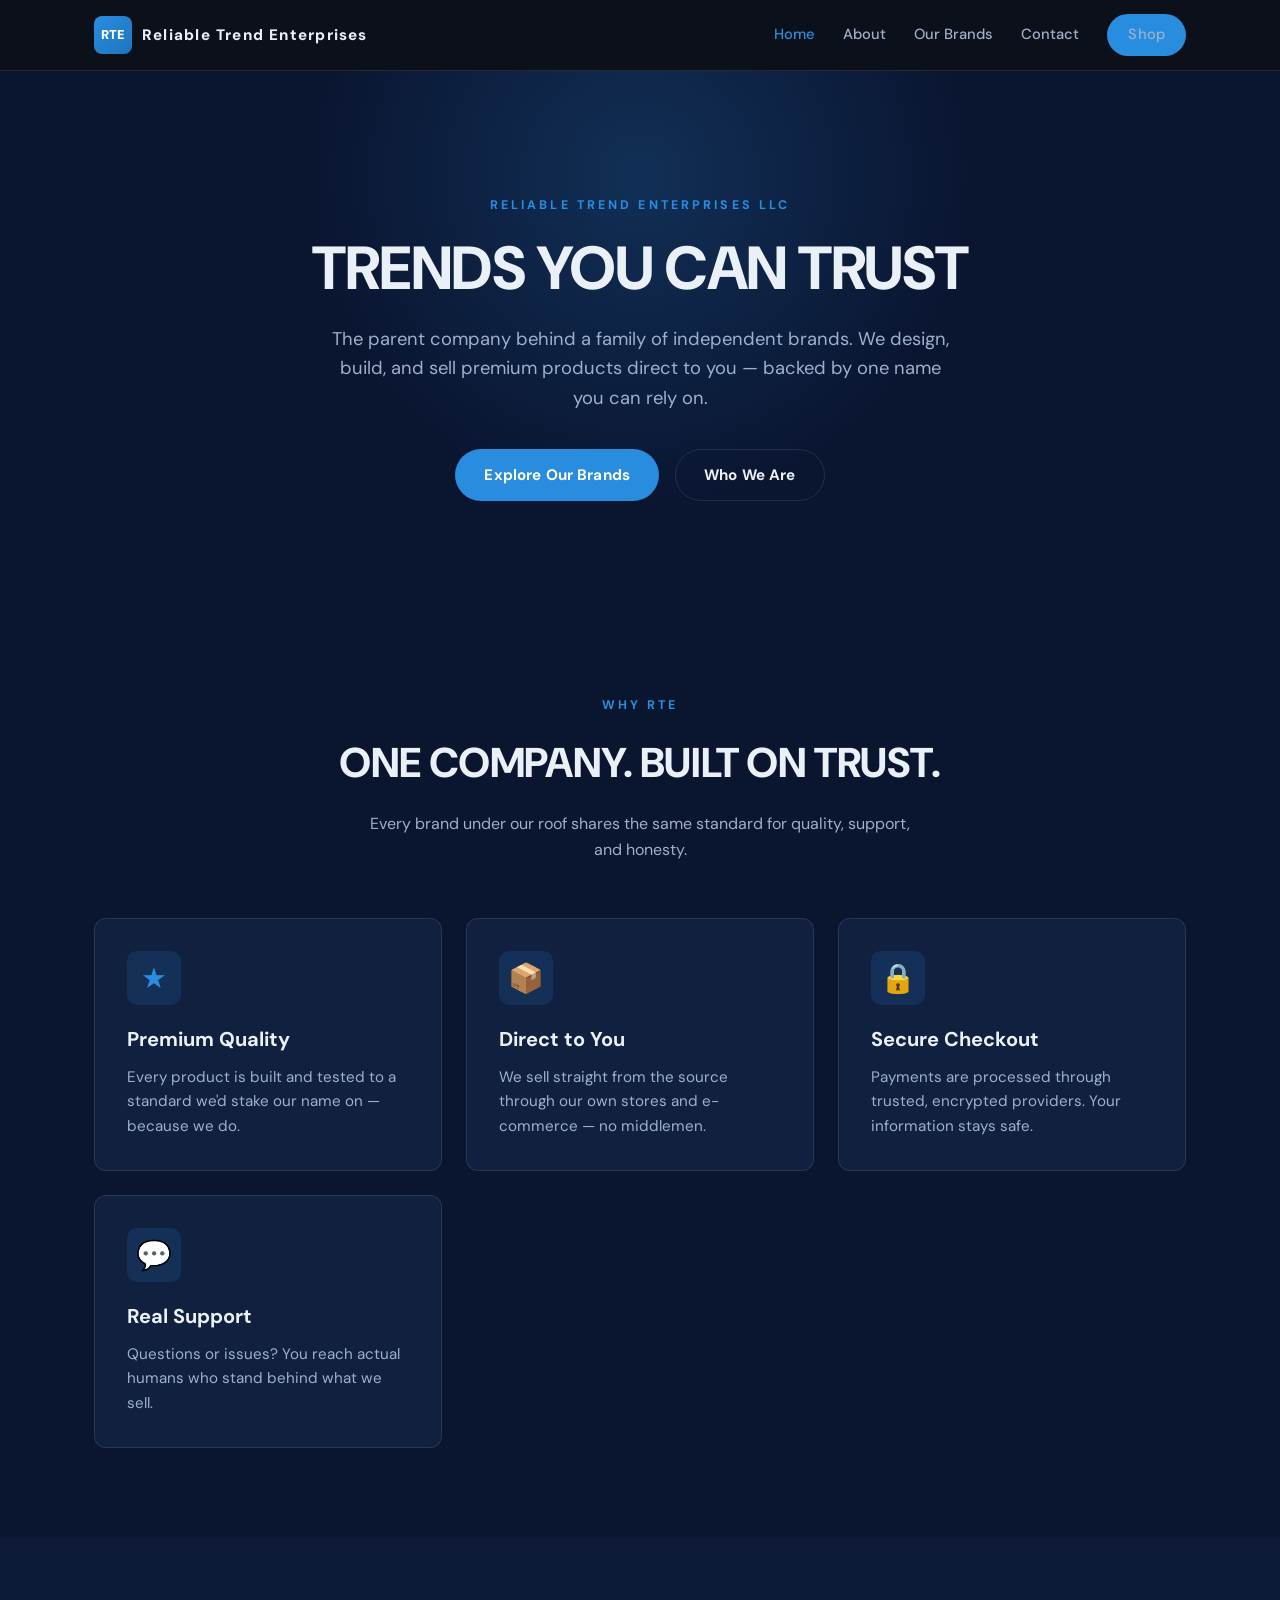
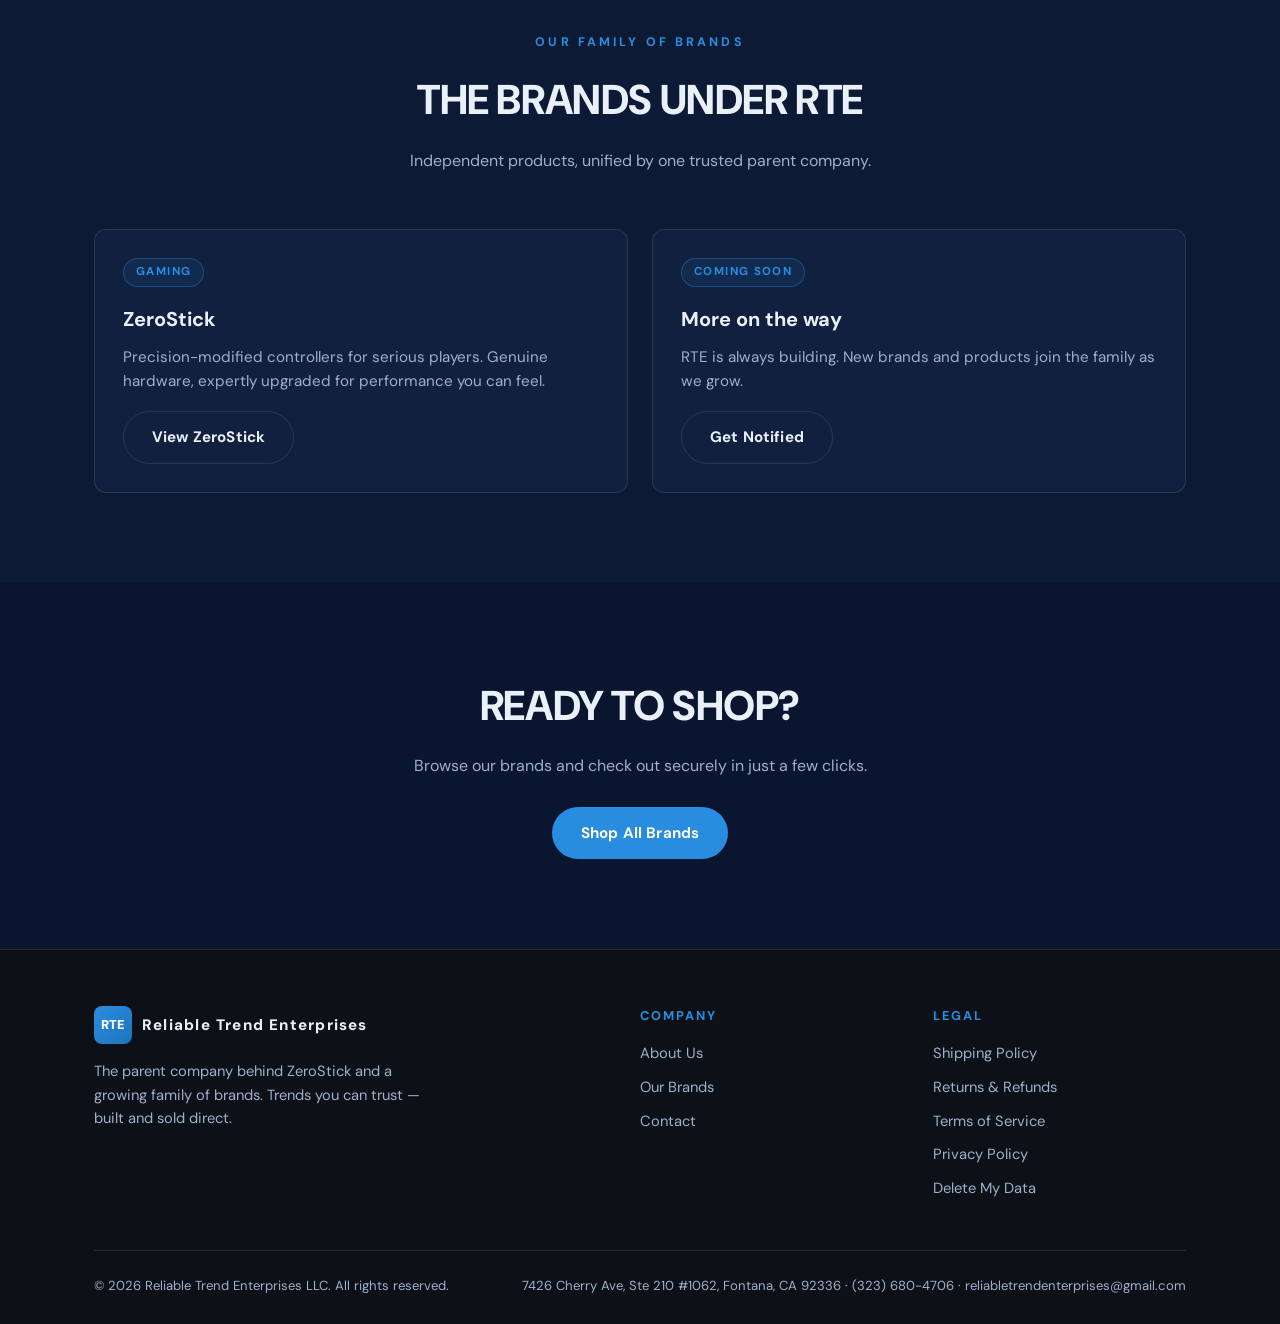
==== commit e38a9fdb: "Add product images, remove BudBox, clean up brand references" ====
--- a/index.html
+++ b/index.html
@@ -4,7 +4,7 @@
   <meta charset="UTF-8" />
   <meta name="viewport" content="width=device-width, initial-scale=1.0" />
   <title>Reliable Trend Enterprises LLC &mdash; Trends You Can Trust</title>
-  <meta name="description" content="Reliable Trend Enterprises LLC is the parent company behind ZeroStick, BudBox, and more &mdash; building and selling trusted products direct to you." />
+  <meta name="description" content="Reliable Trend Enterprises LLC is the parent company behind ZeroStick and a growing family of brands &mdash; building and selling trusted products direct to you." />
   <link rel="stylesheet" href="styles.css" />
 </head>
 <body>
@@ -95,13 +95,6 @@
         </div>
 
         <div class="card brand-card">
-          <span class="tag">Lifestyle</span>
-          <h3>BudBox</h3>
-          <p>Curated essentials delivered in a box worth opening. Quality goods, thoughtfully selected.</p>
-          <a href="brands.html#budbox" class="btn btn-ghost" style="margin-top:18px;">View BudBox</a>
-        </div>
-
-        <div class="card brand-card">
           <span class="tag">Coming Soon</span>
           <h3>More on the way</h3>
           <p>RTE is always building. New brands and products join the family as we grow.</p>
@@ -131,7 +124,7 @@
           <div class="nav-brand" style="margin-bottom:16px;">
             <span class="mark">RTE</span> Reliable Trend Enterprises
           </div>
-          <p>The parent company behind ZeroStick, BudBox, and more. Trends you can trust &mdash; built and sold direct.</p>
+          <p>The parent company behind ZeroStick and a growing family of brands. Trends you can trust &mdash; built and sold direct.</p>
         </div>
         <div>
           <h4>Company</h4>
--- a/styles.css
+++ b/styles.css
@@ -246,6 +246,28 @@
 .card h3 { font-size: 1.25rem; margin-bottom: 10px; color: var(--text); }
 .card p { color: var(--text-dim); font-size: 0.95rem; }
 
+.brand-card { padding: 0 0 28px; overflow: hidden; }
+.brand-card > :not(.product-img) { margin-left: 28px; margin-right: 28px; }
+.brand-card > :not(.product-img):first-child { margin-top: 28px; }
+.product-img {
+  background: var(--bg);
+  border-bottom: 1px solid var(--border);
+  aspect-ratio: 16 / 11;
+  display: flex;
+  align-items: center;
+  justify-content: center;
+  overflow: hidden;
+  margin-bottom: 24px;
+}
+.product-img img {
+  width: 100%;
+  height: 100%;
+  object-fit: contain;
+  padding: 18px;
+}
+.product-img--muted {
+  background: linear-gradient(135deg, var(--panel), var(--panel-2));
+}
 .brand-card .price {
   font-size: 1.4rem;
   font-weight: 800;
